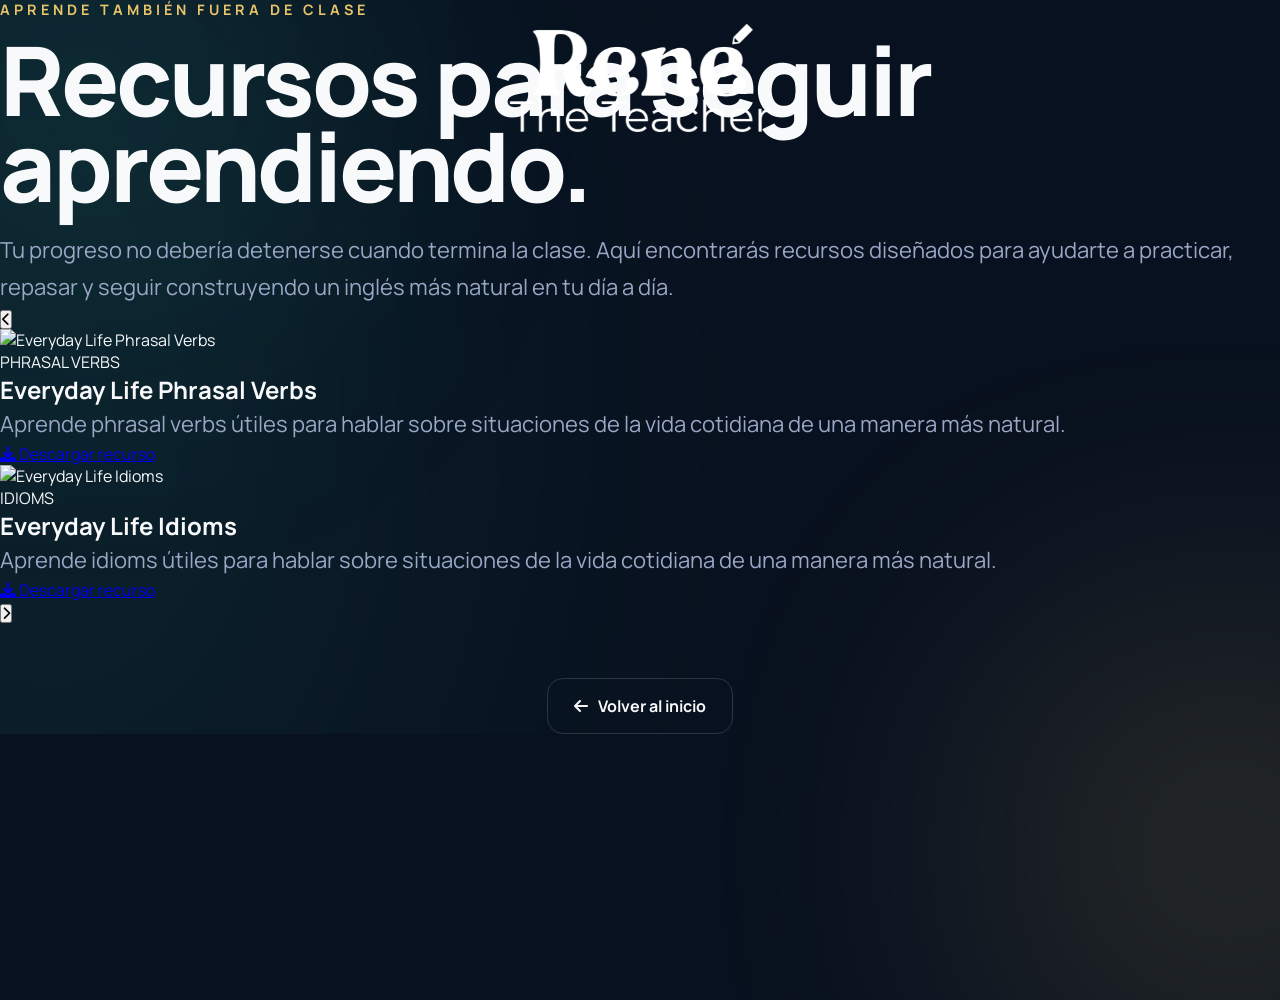
==== resources.html @ 3e9ec1a1 "Add files via upload" ====
<!DOCTYPE html>
<html lang="es">

<head>

    <meta charset="UTF-8">

    <meta name="viewport" content="width=device-width, initial-scale=1.0">

    <title>Recursos didácticos | Rene The Teacher</title>

    <link rel="preconnect" href="https://fonts.googleapis.com">

    <link rel="preconnect"
          href="https://fonts.gstatic.com"
          crossorigin>

    <link href="https://fonts.googleapis.com/css2?family=Manrope:wght@400;600;700;800&display=swap"
          rel="stylesheet">

    <link rel="stylesheet"
          href="https://cdnjs.cloudflare.com/ajax/libs/font-awesome/6.7.2/css/all.min.css">

    <link rel="stylesheet"
          href="css/style.css">

</head>


<body>


<div class="bg one"></div>

<div class="bg two"></div>


<!-- =========================
     HEADER
========================= -->

<header class="resources-header">

    <div class="logo">

        <img
            src="assets/logo.png"
            alt="Rene The Teacher">

    </div>

</header>


<!-- =========================
     RESOURCES PAGE
========================= -->

<main class="resources-page">

    <div class="resources-layout">

        <!-- =========================
             LEFT: PAGE INTRODUCTION
        ========================= -->

        <section class="resources-heading">

            <div class="eyebrow">
                APRENDE TAMBIÉN FUERA DE CLASE
            </div>

            <h1>
                Recursos para
                <span>seguir aprendiendo.</span>
            </h1>

            <p>
                Tu progreso no debería detenerse cuando termina la clase.
                Aquí encontrarás recursos diseñados para ayudarte a practicar,
                repasar y seguir construyendo un inglés más natural en tu día a día.
            </p>

        </section>


        <!-- =========================
             RIGHT: RESOURCE CAROUSEL
        ========================= -->

        <section class="resources-carousel">

            <button class="resource-carousel-arrow resource-prev"
                aria-label="Recurso anterior">

                <i class="fa-solid fa-chevron-left"></i>

            </button>


            <div class="resource-carousel-window">

                <div class="resource-carousel-track">


                    <!-- RESOURCE 1 -->

                    <article class="resource-slide">

                        <div class="resource-cover">

                            <img
                                src="assets/everyday-life-phrasal-verbs.png"
                                alt="Everyday Life Phrasal Verbs">

                        </div>


                        <div class="resource-content">

                            <div class="resource-category">
                                PHRASAL VERBS
                            </div>


                            <h2>
                                Everyday Life
                                <span>Phrasal Verbs</span>
                            </h2>


                            <p>
                                Aprende phrasal verbs útiles para hablar
                                sobre situaciones de la vida cotidiana
                                de una manera más natural.
                            </p>


                            <a
                                href="https://pub-fb15892a5a2546efbed005bebf51cc86.r2.dev/Resources/Everyday_Life_Phrasal_Verbs.pdf"
                                class="resource-button"
                                target="_blank"
                                download>

                                <i class="fa-solid fa-download"></i>

                                Descargar recurso

                            </a>

                        </div>

                    </article>


                    <!-- RESOURCE 2 -->

                    <article class="resource-slide">

                        <div class="resource-cover">

                            <img
                                src="assets/everyday-life-idioms.png"
                                alt="Everyday Life Idioms">

                        </div>


                        <div class="resource-content">

                            <div class="resource-category">
                                IDIOMS
                            </div>


                            <h2>
                                Everyday Life
                                <span>Idioms</span>
                            </h2>


                            <p>
                                Aprende idioms útiles para hablar
                                sobre situaciones de la vida cotidiana
                                de una manera más natural.
                            </p>


                            <a
                                href="https://pub-fb15892a5a2546efbed005bebf51cc86.r2.dev/Resources/Everyday_Life_Idioms.pdf"
                                class="resource-button"
                                target="_blank"
                                download>

                                <i class="fa-solid fa-download"></i>

                                Descargar recurso

                            </a>

                        </div>

                    </article>


                </div>

            </div>


            <button
                class="resource-carousel-arrow resource-next"
                aria-label="Siguiente recurso">

                <i class="fa-solid fa-chevron-right"></i>

            </button>

        </section>

    </div>


    <!-- =========================
         INDICATORS
    ========================= -->

    <div class="resource-carousel-indicators">

        <span class="resource-dot active"></span>

        <span class="resource-dot"></span>

    </div>


    <!-- =========================
         BACK HOME
    ========================= -->

    <a
        href="index.html"
        class="back-home-button">

        <i class="fa-solid fa-arrow-left"></i>

        Volver al inicio

    </a>


</main>

<script src="js/script.js"></script>


</body>

</html>
---- css/style.css ----
:root {
    --bg: #08111F;
    --text: #F8F9FA;
    --muted: #9AA7C5;
    --gold: #E9C46A;
    --green: #2A9D8F;
    --card: rgba(255,255,255,.06);
}

* {
    margin: 0;
    padding: 0;
    box-sizing: border-box;
}

html,
body {
    overflow-x: hidden;
}

body {
    position: relative;

    font-family: Manrope, sans-serif;

    background: var(--bg);
    color: var(--text);
}


/* =========================
   CONTINUOUS BACKGROUND GLOW
========================= */

body::before {
    content: "";

    position: absolute;
    z-index: -2;

    width: 700px;
    height: 1200px;

    background: var(--green);

    border-radius: 50%;

    filter: blur(180px);

    opacity: .12;

    left: -300px;
    top: -200px;

    pointer-events: none;
}


/* =========================
   BACKGROUND
========================= */

.bg {
    position: fixed;

    border-radius: 50%;

    filter: blur(140px);

    opacity: .18;

    z-index: -1;
}

.one {
    width: 420px;
    height: 420px;

    background: var(--green);

    left: -120px;
    top: -120px;
}

.two {
    width: 460px;
    height: 460px;

    background: var(--gold);

    right: -180px;
    bottom: -180px;
}


/* =========================
   HEADER
========================= */

header {
    display: flex;

    justify-content: center;
    align-items: center;

    padding: 30px 0 10px;
}

.logo img {
    width: 260px;
    height: auto;

    display: block;
}


/* =========================
   HERO
========================= */

.hero {
    width: min(1400px, 92%);

    margin: 0 auto;

    display: grid;

    grid-template-columns: 1fr 1fr;

    align-items: center;

    gap: 50px;
}

.left {
    max-width: 620px;
}

.badge {
    display: inline-flex;

    align-items: center;

    gap: 10px;

    padding: 10px 18px;

    background: var(--card);

    border-radius: 999px;

    margin-bottom: 28px;
}

.badge span {
    width: 10px;
    height: 10px;

    border-radius: 50%;

    background: #2ecc71;
}

h1 {
    margin-bottom: 22px;

    font-size: clamp(4rem, 8vw, 6rem);

    line-height: .9;

    letter-spacing: -3px;

    font-weight: 800;
}

.eyebrow {
    margin-bottom: 18px;

    color: var(--gold);

    text-transform: uppercase;

    letter-spacing: 4px;

    font-size: .9rem;

    font-weight: 700;
}

p {
    color: var(--muted);

    font-size: 22px;

    line-height: 1.7;
}

.left p:last-of-type {
    margin-bottom: 40px;
}


/* =========================
   BUTTON
========================= */

.buttons {
    display: flex;

    margin-bottom: 36px;
}

.primary {
    position: relative;

    overflow: hidden;

    display: inline-flex;

    align-items: center;
    justify-content: center;

    gap: 10px;

    padding: 18px 30px;

    background: var(--gold);

    color: var(--bg);

    border-radius: 18px;

    font-weight: 700;

    text-decoration: none;

    transition: .3s;
}

.primary::before {
    content: "";

    position: absolute;

    width: 120px;
    height: 120px;

    background: rgba(255,255,255,.45);

    border-radius: 50%;

    filter: blur(35px);

    transform: translate(-50%, -50%);

    left: var(--mouse-x);
    top: var(--mouse-y);

    pointer-events: none;

    opacity: 0;

    transition: opacity .3s ease;
}

.primary:hover::before {
    opacity: 1;
}

.primary:hover {
    transform: translateY(-3px);
}

.primary i {
    position: relative;

    z-index: 2;

    font-size: 1.2rem;
}


/* =========================
   SOCIALS
========================= */

.socials {
    display: flex;

    gap: 18px;

    margin-bottom: 40px;
}

.social {
    position: relative;

    overflow: hidden;

    width: 56px;
    height: 56px;

    display: flex;

    justify-content: center;
    align-items: center;

    border-radius: 18px;

    text-decoration: none;

    color: white;

    font-size: 22px;

    background: rgba(255,255,255,.06);

    border: 1px solid rgba(255,255,255,.08);

    backdrop-filter: blur(16px);

    transition: .3s;
}

.social::before {
    content: "";

    position: absolute;

    width: 80px;
    height: 80px;

    background: rgba(233,196,106,.45);

    border-radius: 50%;

    filter: blur(25px);

    transform: translate(-50%, -50%);

    left: var(--mouse-x);
    top: var(--mouse-y);

    pointer-events: none;

    opacity: 0;

    transition: opacity .3s ease;
}

.social:hover::before {
    opacity: 1;
}

.social i {
    position: relative;

    z-index: 2;
}

.social:hover {
    transform: translateY(-6px);

    color: var(--gold);

    border-color: rgba(233,196,106,.35);
}


/* =========================
   PROFILE IMAGE
========================= */

.right {
    position: relative;

    display: flex;

    justify-content: center;
    align-items: flex-end;
}

.right::before {
    content: "";

    position: absolute;

    width: 500px;
    height: 500px;

    background: var(--green);

    border-radius: 50%;

    filter: blur(130px);

    opacity: .2;
}

.right img {
    position: relative;

    z-index: 2;

    display: block;

    width: 760px;

    max-width: 100%;

    filter: drop-shadow(0 50px 80px rgba(0,0,0,.45));
}


/* =========================
   WHY SECTION
========================= */

.why-section {
    position: relative;

    overflow: hidden;

    padding: 150px 7%;

    background: transparent;
}

.section-heading {
    max-width: 650px;

    margin-bottom: 70px;
}

.section-heading h2 {
    margin: 20px 0 28px;

    font-size: clamp(3rem, 6vw, 5.5rem);

    line-height: .95;

    letter-spacing: -3px;
}

.section-heading h2 span {
    color: var(--gold);
}

.section-intro {
    max-width: 550px;

    color: var(--muted);

    font-size: 20px;

    line-height: 1.7;
}

.benefits-grid {
    display: grid;

    grid-template-columns: repeat(3, 1fr);

    gap: 22px;

    max-width: 1500px;

    margin: 0 auto;
}
.benefit-card {
    min-width: 0;

    min-height: 300px;

    padding: 38px;

    background: rgba(255,255,255,.045);

    border: 1px solid rgba(255,255,255,.08);

    border-radius: 28px;

    backdrop-filter: blur(20px);

    transition: .35s;
}
.benefit-card:hover {
    transform: translateY(-8px);

    background: rgba(255,255,255,.07);

    border-color: rgba(233,196,106,.3);
}

.benefit-icon {
    width: 58px;
    height: 58px;

    display: flex;

    align-items: center;
    justify-content: center;

    margin-bottom: 35px;

    border-radius: 18px;

    background: rgba(233,196,106,.12);

    color: var(--gold);

    font-size: 22px;
}

.benefit-card h3 {
    margin-bottom: 16px;

    font-size: 24px;

    line-height: 1.2;
}

.benefit-card p {
    color: var(--muted);

    font-size: 16px;

    line-height: 1.7;
}


/* =========================
   TESTIMONIALS SECTION
========================= */

.testimonials-section {
    position: relative;

    overflow: hidden;

    padding: 150px 7%;

    background: transparent;
}

.testimonials-heading {
    margin-bottom: 70px;
}


/* =========================
   TESTIMONIAL CAROUSEL
========================= */

.testimonial-carousel {
    position: relative;

    width: 100%;
    max-width: 1400px;

    margin: 0 auto;

    overflow: hidden;
}

.testimonial-track {
    display: flex;

    align-items: flex-start;

    gap: 24px;

    transition: transform .5s ease;

    cursor: grab;
}

.testimonial-track:active {
    cursor: grabbing;
}


/* =========================
   CAROUSEL CARD
========================= */

.carousel-card {
    flex: 0 0 520px;

    overflow: hidden;

    background: rgba(255,255,255,.045);

    border: 1px solid rgba(255,255,255,.08);

    border-radius: 32px;

    backdrop-filter: blur(20px);

    transition:
        transform .5s ease,
        opacity .5s ease;
}

.carousel-card:not(.active) {
    opacity: .55;

    transform: scale(.88);
}

.carousel-card.active {
    opacity: 1;

    transform: scale(1);
}


/* =========================
   TESTIMONIAL VIDEO
========================= */

.carousel-card .testimonial-video {
    width: 100%;

    height: auto;

    aspect-ratio: 1 / 1;

    overflow: hidden;

    background: #000;
}

.carousel-card .testimonial-video video {
    display: block;

    width: 100%;
    height: 100%;

    object-fit: cover;
}


/* =========================
   TESTIMONIAL CONTENT
========================= */

.carousel-card .testimonial-content {
    padding: 28px;
}

.testimonial-quote {
    margin-bottom: 24px;

    color: var(--text);

    font-size: 21px;

    line-height: 1.5;
}

.testimonial-student {
    color: var(--gold);

    font-size: 18px;

    font-weight: 700;
}

.testimonial-label {
    margin-top: 5px;

    color: var(--muted);

    font-size: 14px;
}


/* =========================
   ARROWS
========================= */

.carousel-arrow {
    position: absolute;

    top: 50%;

    transform: translateY(-50%);

    z-index: 5;

    width: 52px;
    height: 52px;

    display: flex;

    align-items: center;
    justify-content: center;

    border: 1px solid rgba(255,255,255,.15);

    border-radius: 50%;

    background: rgba(8,17,31,.8);

    color: white;

    font-size: 18px;

    cursor: pointer;

    transition: .3s;
}

.carousel-arrow:hover {
    color: var(--gold);

    border-color: var(--gold);
}

.carousel-prev {
    left: 20px;
}

.carousel-next {
    right: 20px;
}


/* =========================
   INDICATORS
========================= */

.carousel-indicators {
    display: flex;

    justify-content: center;

    gap: 8px;

    margin-top: 28px;
}

.carousel-dot {
    width: 8px;
    height: 8px;

    border-radius: 50%;

    background: rgba(255,255,255,.3);

    transition: .3s;
}

.carousel-dot.active {
    width: 24px;

    border-radius: 999px;

    background: var(--gold);
}


/* =========================
   TESTIMONIALS BUTTON
========================= */

.testimonials-button {
    display: flex;

    align-items: center;
    justify-content: center;

    gap: 10px;

    width: fit-content;

    margin: 40px auto 0;

    padding: 16px 26px;

    border: 1px solid rgba(255,255,255,.15);

    border-radius: 16px;

    color: var(--text);

    text-decoration: none;

    font-weight: 700;

    transition: .3s;
}

.testimonials-button:hover {
    transform: translateY(-3px);

    color: var(--gold);

    border-color: rgba(233,196,106,.4);
}


/* =========================
   PLANS SECTION
========================= */

.plans-section {
    position: relative;

    overflow: hidden;

    padding: 150px 7%;

    background: transparent;
}

.plans-heading {
    margin-bottom: 70px;
}


/* =========================
   PLANS GRID
========================= */

.plans-grid {
    display: grid;

    grid-template-columns: repeat(2, 1fr);

    gap: 24px;

    max-width: 1100px;

    margin: 0 auto;
}


/* =========================
   PLAN CARD
========================= */

.plan-card {
    position: relative;

    display: flex;

    flex-direction: column;

    align-items: center;

    min-height: 430px;

    padding: 45px 35px;

    text-align: center;

    background: rgba(255,255,255,.045);

    border: 1px solid rgba(255,255,255,.08);

    border-radius: 32px;

    backdrop-filter: blur(20px);

    transition: .35s;
}

.plan-card:hover {
    transform: translateY(-8px);

    background: rgba(255,255,255,.07);

    border-color: rgba(233,196,106,.35);
}


/* =========================
   PLAN TEXT
========================= */

.plan-card h3 {
    margin-bottom: 6px;

    font-size: 36px;

    letter-spacing: -1px;
}

.plan-sessions {
    margin-bottom: 28px;

    color: var(--muted);

    font-size: 20px;
}

.plan-description {
    max-width: 330px;

    margin-bottom: 28px;

    color: var(--muted);

    font-size: 18px;

    line-height: 1.6;
}

.plan-price {
    margin-top: auto;

    margin-bottom: 30px;

    color: var(--gold);

    font-size: 42px;

    font-weight: 700;
}


/* =========================
   PLAN BUTTON
========================= */

.plan-button {
    position: relative;

    overflow: hidden;

    display: inline-flex;

    align-items: center;
    justify-content: center;

    width: 100%;

    padding: 16px 24px;

    background: var(--gold);

    color: var(--bg);

    border-radius: 16px;

    font-weight: 700;

    text-decoration: none;

    transition: .3s;
}

.plan-button:hover {
    transform: translateY(-3px);
}


/* =========================
   RECOMMENDED PLAN
========================= */

.recommended {
    border-color: rgba(233,196,106,.35);

    background:
        linear-gradient(
            145deg,
            rgba(233,196,106,.10),
            rgba(255,255,255,.045)
        );
}

.recommended-badge {
    display: inline-flex;

    align-items: center;

    gap: 8px;

    margin-top: -4px;

    margin-bottom: 22px;

    color: var(--gold);

    font-size: 14px;

    font-weight: 700;
}

.recommended-badge i {
    font-size: 16px;
}


/* =========================
   PAYMENT METHODS
========================= */

.payment-section {
    max-width: 900px;

    margin: 120px auto 0;

    padding-top: 70px;

    text-align: center;

    border-top: 1px solid rgba(255,255,255,.10);
}

.payment-section h3 {
    margin-bottom: 12px;

    font-size: 30px;
}

.payment-section p {
    margin-bottom: 35px;

    font-size: 18px;
}

.payment-methods {
    display: flex;

    justify-content: center;
    align-items: center;

    gap: 18px;

    flex-wrap: wrap;
}

.payment-method {
    min-width: 150px;
    min-height: 70px;

    display: flex;

    flex-direction: column;

    align-items: center;
    justify-content: center;

    gap: 4px;

    padding: 15px 25px;

    background: rgba(255,255,255,.05);

    border: 1px solid rgba(255,255,255,.08);

    border-radius: 18px;

    color: var(--text);
}

.payment-method strong {
    color: var(--gold);
}

.payment-method span {
    color: var(--gold);

    font-size: 13px;
}

.payment-method:first-child strong {
    font-size: 24px;
}

.payment-method i {
    color: var(--gold);

    font-size: 48px;
}


/* =========================
   SECTION FADE
========================= */

.why-section,
.plans-section,
.testimonials-section {
    transition: opacity .15s linear;

    will-change: opacity;
}

.hero,
.why-section,
.plans-section,
.testimonials-section {
    will-change: opacity;
}


/* =========================
   MOBILE
========================= */

@media (max-width: 900px) {

    header {
        padding: 25px 0;
    }

    .logo img {
        width: 260px;
    }

    .hero {
        width: 100%;

        padding: 0;

        display: grid;

        grid-template-columns: 1fr;

        gap: 0;

        text-align: center;
    }

    .right {
        order: -1;

        height: auto;

        overflow: hidden;

        display: flex;

        justify-content: center;
        align-items: center;
    }

    .right::before {
        width: 300px;
        height: 300px;

        filter: blur(100px);
    }

    .right img {
        width: 100%;

        max-width: 420px;

        height: 420px;

        object-fit: contain;
    }

    .left {
        width: 100%;

        max-width: 620px;

        padding: 0 8%;

        z-index: 2;

        transition: transform .08s linear;

        will-change: transform;
    }

    .badge {
        margin-bottom: 24px;

        font-size: 14px;
    }

    h1 {
        font-size: 68px;

        line-height: .9;
    }

    .eyebrow {
        font-size: .75rem;

        letter-spacing: 3px;
    }

    p {
        margin-left: auto;
        margin-right: auto;

        font-size: 20px;

        line-height: 1.6;
    }

    .left p:last-of-type {
        margin-bottom: 32px;
    }

    .buttons {
        justify-content: center;

        margin-bottom: 15px;
    }

    .socials {
        justify-content: center;

        margin-bottom: 0;
    }

    .why-section,
    .plans-section,
    .testimonials-section {
        padding-top: 30px;

        padding-bottom: 30px;
    }

    .section-heading {
        width: 100%;

        max-width: 380px;

        margin-left: auto;
        margin-right: auto; margin-bottom: 45px;

        text-align: center;
    }

    .section-heading h2 {
        font-size: clamp(3rem, 12vw, 4.5rem);

        letter-spacing: -2px;
    }

    .section-intro {
        font-size: 18px;
    }

    .benefits-grid {
        display: flex;

        width: 100%;

        overflow-x: auto;

        gap: 18px;

        padding: 20px 9% 30px;

        scroll-snap-type: x mandatory;

        scroll-behavior: smooth;

        -webkit-overflow-scrolling: touch;

        scrollbar-width: none;
    }

    .benefits-grid::-webkit-scrollbar {
        display: none;
    }

    .benefit-card {
        flex: 0 0 82%;

        min-width: 0;

        min-height: 300px;

        overflow: hidden;

        padding: 32px 26px;

        text-align: center;

        scroll-snap-align: center;
    }

    .benefit-icon {
        margin-left: auto;
        margin-right: auto;
    }

    .benefit-card h3 {
        font-size: 21px;

        line-height: 1.2;

        overflow-wrap: break-word;
    }

    .benefit-card p {
        max-width: 100%;

        font-size: 16px;

        overflow-wrap: break-word;

        word-wrap: break-word;
    }


    /* =========================
       MOBILE TESTIMONIALS
    ========================= */

    .carousel-card {
        flex: 0 0 82vw;

        max-width: 360px;
    }

    .carousel-card .testimonial-video {
        aspect-ratio: 1 / 1;
    }

    .carousel-card .testimonial-content {
        padding: 24px 20px;
    }

    .carousel-card .testimonial-quote {
        font-size: 18px;

        line-height: 1.5;

        overflow-wrap: break-word;
    }

    .carousel-prev {
        left: 8px;
    }

    .carousel-next {
        right: 8px;
    }


    /* =========================
       MOBILE PLANS
    ========================= */

    .plans-section {
        padding-left: 0;

        padding-right: 0;
    }

    .plans-heading {
        width: 84%;

        max-width: 380px;

        margin-left: auto;
        margin-right: auto;

        text-align: center;
    }

    .plans-grid {
        display: flex;

        width: 100%;

        overflow-x: auto;

        gap: 18px;

        padding: 20px 9% 30px;

        scroll-snap-type: x mandatory;

        scroll-behavior: smooth;

        -webkit-overflow-scrolling: touch;

        scrollbar-width: none;
    }

    .plans-grid::-webkit-scrollbar {
        display: none;
    }

    .plan-card {
        flex: 0 0 82%;

        min-height: 420px;

        padding: 40px 28px;

        scroll-snap-align: center;
    }

    .plan-card h3 {
        font-size: 30px;
    }

    .plan-price {
        font-size: 38px;
    }

    .payment-section {
        width: 84%;

        margin: 70px auto 0;
    }

    .payment-methods {
        gap: 12px;
    }

    .payment-method {
        min-width: 130px;
    }

}
/* =========================
   TESTIMONIALS PAGE
========================= */

.testimonials-header {
    position: relative;

    display: flex;

    justify-content: center;
    align-items: center;

    padding: 30px 8% 10px;
}

.testimonials-header .logo img {
    width: 260px;
}


/* =========================
   PAGE CONTENT
========================= */

.all-testimonials {
    width: min(1200px, 92%);

    margin: 0 auto;

    padding: 80px 0 100px;
}

.testimonials-page-heading {
    max-width: 800px;

    margin: 0 auto 60px;

    text-align: center;
}

.testimonials-page-heading h1 {
    margin: 20px 0 28px;

    font-size: clamp(3.5rem, 7vw, 6rem);

    line-height: .95;

    letter-spacing: -3px;
}

.testimonials-page-heading h1 span {
    color: var(--gold);
}


/* =========================
   TESTIMONIAL GRID
========================= */

.all-testimonials-grid {
    display: grid;

    grid-template-columns: repeat(3, minmax(0, 1fr));

    gap: 30px;
}


/* =========================
   TESTIMONIAL CARD
========================= */

.full-testimonial-card {
    overflow: hidden;

    background: rgba(255,255,255,.045);

    border: 1px solid rgba(255,255,255,.08);

    border-radius: 32px;

    backdrop-filter: blur(20px);

    transition: .35s;
}

.full-testimonial-card:hover {
    transform: translateY(-8px);

    background: rgba(255,255,255,.07);

    border-color: rgba(233,196,106,.35);
}


/* =========================
   FULL TESTIMONIAL VIDEO
========================= */

.full-testimonial-video {
    width: 100%;
    overflow: hidden;
    background: #000;
}

.full-testimonial-video video {
    display: block;
    width: 100%;
    height: auto;
}

/* =========================
   STUDENT INFORMATION
========================= */

.full-testimonial-content {
    display: flex;

    align-items: center;
    justify-content: space-between;

    gap: 20px;

    padding: 28px 32px;
}

.full-testimonial-content h2 {
    margin: 0;

    font-size: 26px;
}

.full-testimonial-content p {
    margin: 0;

    color: var(--gold);

    font-size: 16px;
}


/* =========================
   BACK BUTTON
========================= */

.back-home-button {
    display: flex;

    align-items: center;
    justify-content: center;

    gap: 10px;

    width: fit-content;

    margin: 55px auto 0;

    padding: 16px 26px;

    border: 1px solid rgba(255,255,255,.15);

    border-radius: 16px;

    color: var(--text);

    text-decoration: none;

    font-weight: 700;

    transition: .3s;
}

.back-home-button:hover {
    transform: translateY(-3px);

    color: var(--gold);

    border-color: rgba(233,196,106,.4);
}


/* =========================
   MOBILE
========================= */

@media (max-width: 900px) {

    .testimonials-header {
        padding-top: 25px;
    }

    .testimonials-header .logo img {
        width: 240px;
    }

    .all-testimonials {
        width: 84%;

        padding-top: 55px;
        padding-bottom: 70px;
    }

    .testimonials-page-heading {
        max-width: 380px;

        margin-bottom: 45px;
    }

    .testimonials-page-heading h1 {
        font-size: 58px;

        line-height: .92;

        letter-spacing: -2px;
    }

    .testimonials-page-heading .section-intro {
        font-size: 18px;
    }

    .all-testimonials-grid {
        width: 100%;
    }

    .full-testimonial-card {
        border-radius: 28px;
    }
.full-testimonial-video {
    width: 100%;
    aspect-ratio: 9 / 16;
    overflow: hidden;
    background: #000;
}

.full-testimonial-video video {
    width: 100%;
    height: 100%;
    object-fit: contain;
}

.full-testimonials-grid {
    display: grid;

    grid-template-columns: repeat(3, 1fr);

    gap: 28px;

    max-width: 1200px;

    margin: 0 auto;
}

    .full-testimonial-content {
        display: block;

        padding: 24px;
    }

    .full-testimonial-content h2 {
        margin-bottom: 6px;

        font-size: 23px;
    }

    .full-testimonial-content p {
        font-size: 15px;
    }

}
.testimonials-page-heading .section-intro {
    max-width: 600px;

    margin-left: auto;
    margin-right: auto;

    text-align: center;
}
/* =========================
   STICKY SHRINKING HEADER
========================= */

header {
    position: fixed;

    top: 0;
    left: 0;

    z-index: 1000;

    width: 100%;

    padding: 24px 0;

    transition:
        padding .45s ease,
        box-shadow .45s ease;
}

header .logo img {
    width: 260px;

    transition:
        width .45s ease,
        transform .45s ease;
}


/* =========================
   LIQUID GLASS AFTER SCROLL
========================= */

header.scrolled {
    isolation: isolate;

    padding: 10px 0;

    background: transparent;

    box-shadow:
        inset 0 1px 0 rgba(255,255,255,.14),
        inset 0 -1px 0 rgba(255,255,255,.025);
}


/* =========================
   GLASS + REFRACTION
========================= */

header.scrolled::before {
    content: "";

    position: absolute;

    z-index: -1;

    top: 0;
    left: 0;

    width: 100%;
    height: 175px;

    background:
        linear-gradient(
            to bottom,
            rgba(255,255,255,.075) 0%,
            rgba(255,255,255,.035) 28%,
            rgba(255,255,255,.012) 55%,
            transparent 100%
        );

    backdrop-filter:
        blur(18px)
        saturate(170%)
        contrast(108%);

    -webkit-backdrop-filter:
        blur(18px)
        saturate(170%)
        contrast(108%);

    pointer-events: none;

    mask-image: linear-gradient(
        to bottom,
        black 0%,
        black 30%,
        rgba(0,0,0,.85) 48%,
        rgba(0,0,0,.35) 72%,
        transparent 100%
    );

    -webkit-mask-image: linear-gradient(
        to bottom,
        black 0%,
        black 30%,
        rgba(0,0,0,.85) 48%,
        rgba(0,0,0,.35) 72%,
        transparent 100%
    );
}


/* =========================
   LIQUID LIGHT REFLECTION
========================= */

header.scrolled::after {
    content: "";

    position: absolute;

    z-index: -1;

    top: -25px;
    left: 50%;

    width: 420px;
    height: 120px;

    transform: translateX(-50%);

    background:
        radial-gradient(
            ellipse at 50% 0%,
            rgba(255,255,255,.16) 0%,
            rgba(255,255,255,.06) 22%,
            transparent 65%
        );

    filter: blur(18px);

    opacity: .65;

    pointer-events: none;

    mask-image: linear-gradient(
        to bottom,
        black,
        transparent
    );

    -webkit-mask-image: linear-gradient(
        to bottom,
        black,
        transparent
    );
}


/* =========================
   SHRUNK LOGO
========================= */

header.scrolled .logo img {
    width: 145px;
}


/* =========================
   MOBILE
========================= */

@media (max-width: 900px) {

    header {
        padding: 20px 0;
    }

    header .logo img {
        width: 230px;
    }

    header.scrolled {
        padding: 9px 0;
    }

    header.scrolled .logo img {
        width: 135px;
    }

}


/* =========================
   FIXED HEADER SPACING
========================= */

.hero {
    margin-top: 120px;
}
/* =========================
   VIDEO SOUND BUTTON
========================= */

.testimonial-video {
    position: relative;
}

.video-sound-button {
    position: absolute;

    right: 18px;
    bottom: 18px;

    z-index: 5;

    display: flex;
    align-items: center;
    justify-content: center;

    width: 44px;
    height: 44px;

    border: 1px solid rgba(255,255,255,.25);

    border-radius: 50%;

    background: rgba(8, 17, 31, .65);

    color: white;

    font-size: 16px;

    cursor: pointer;

    backdrop-filter: blur(10px);
    -webkit-backdrop-filter: blur(10px);

    transition: .3s;
}


.video-sound-button:hover {
    transform: scale(1.08);

    background: rgba(8, 17, 31, .85);
}
@media (max-width: 900px) {

    .all-testimonials-grid {
        grid-template-columns: 1fr;
    }

}
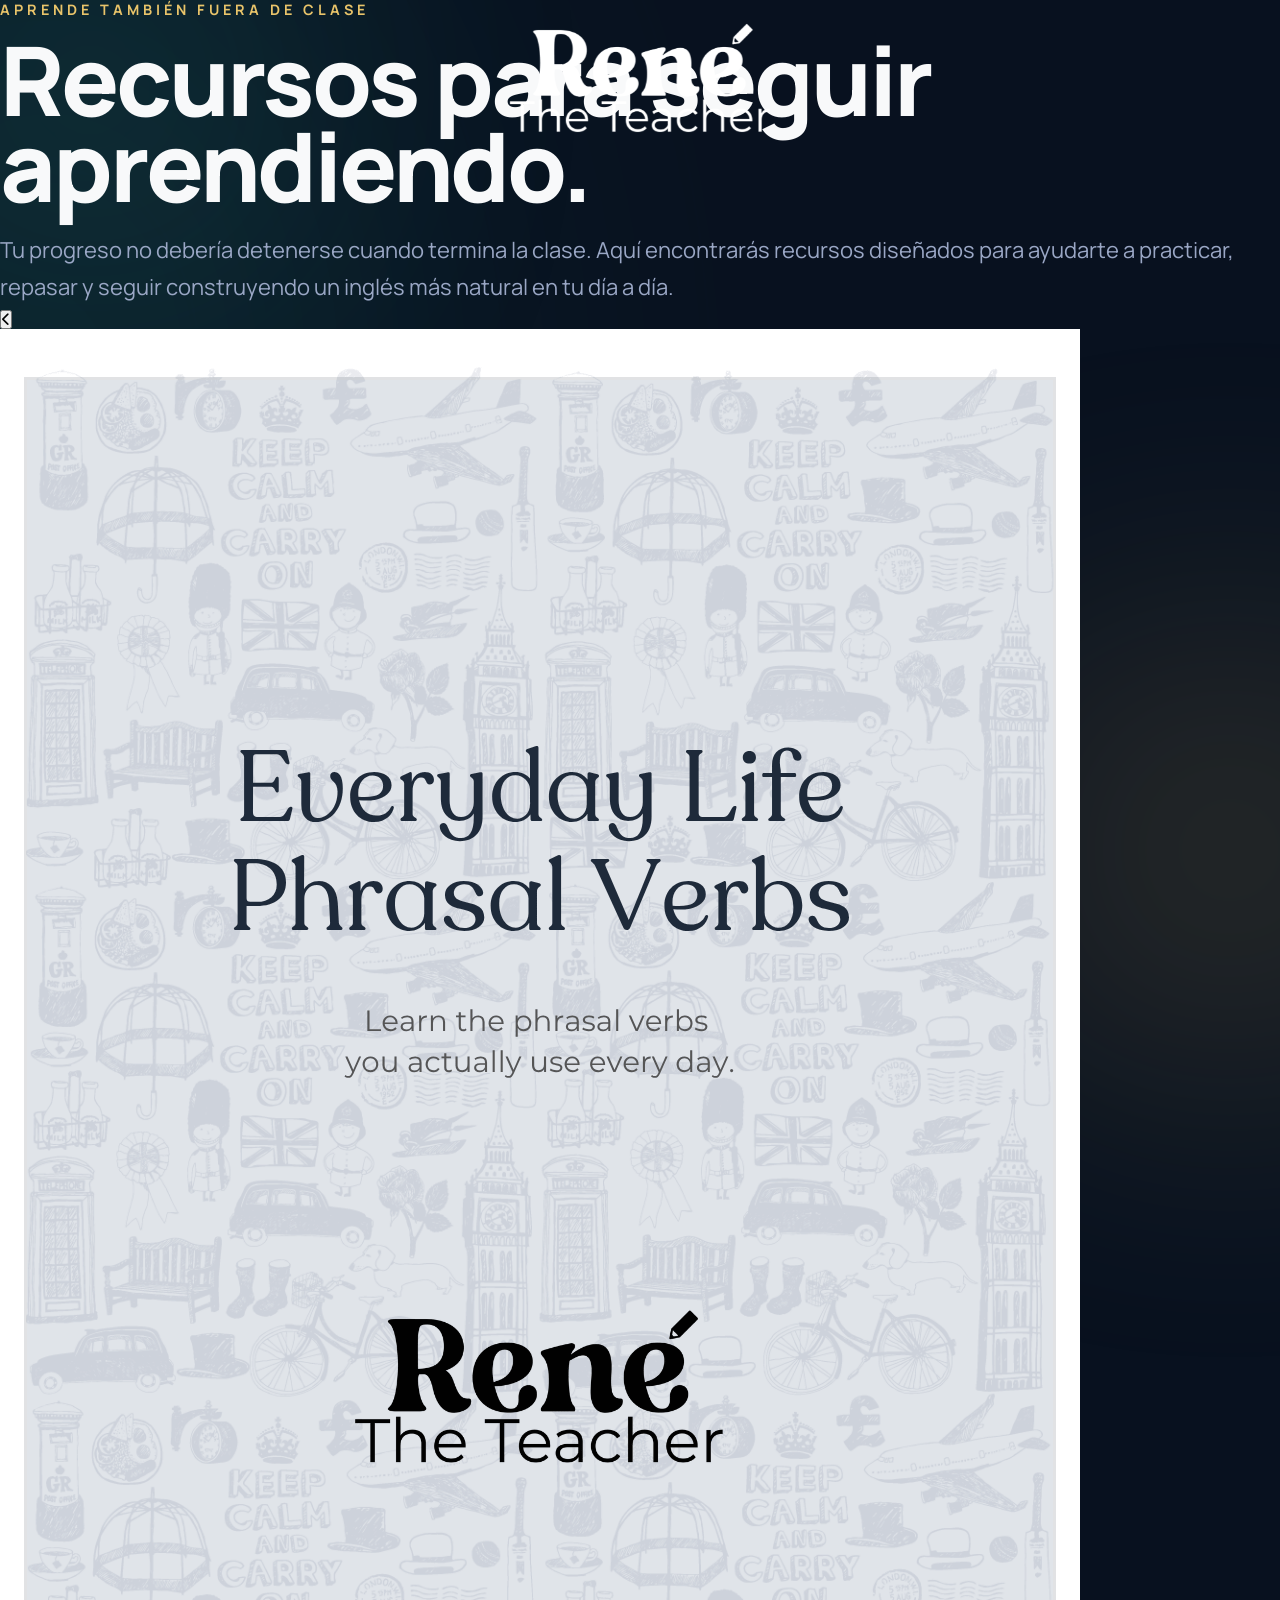
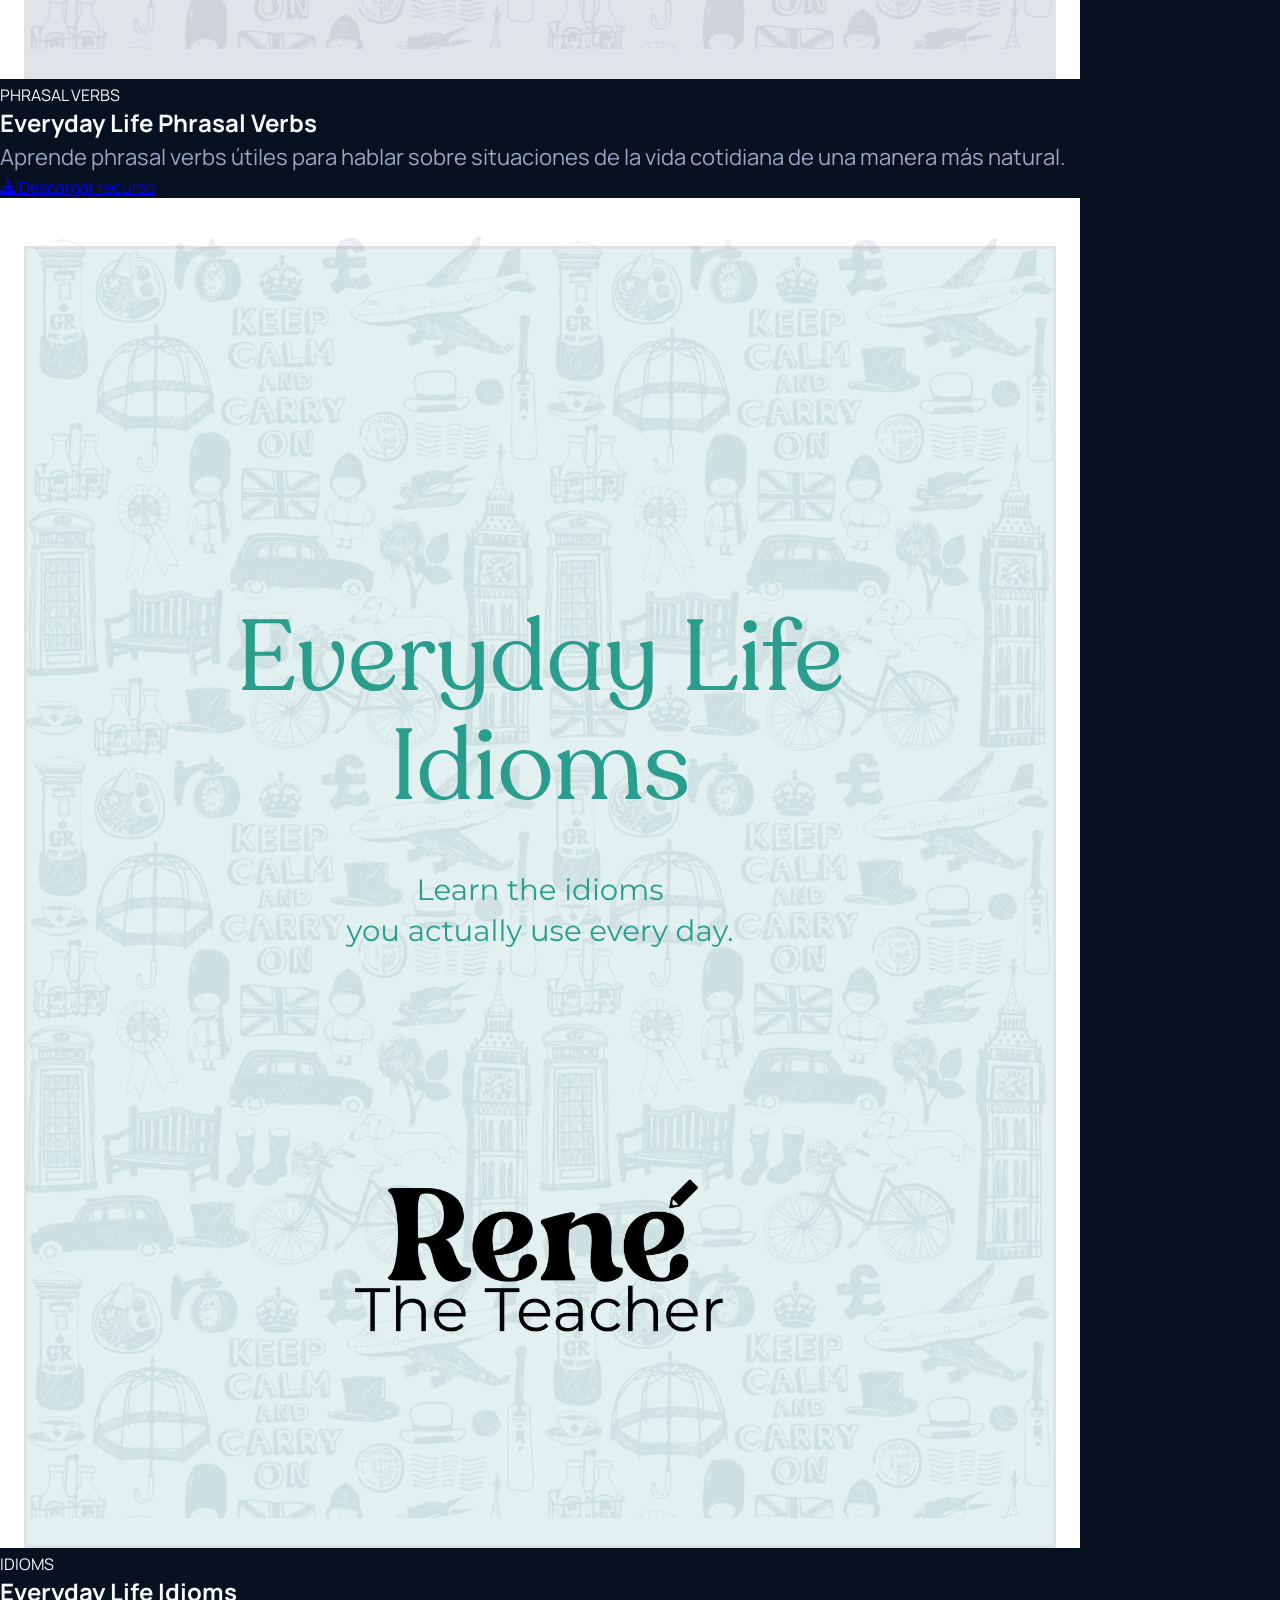
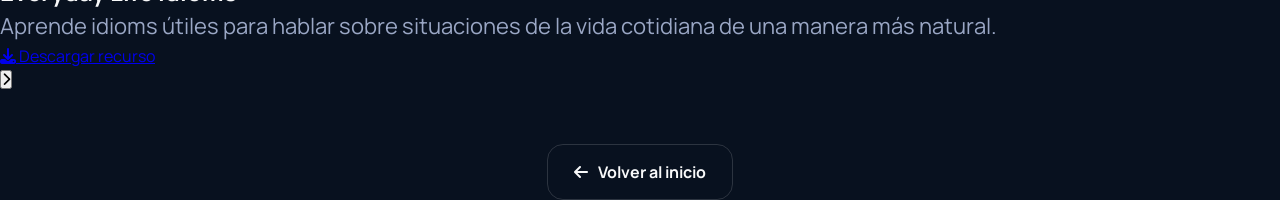
==== commit fac1a042: "Add files via upload" ====
--- a/resources.html
+++ b/resources.html
@@ -2,7 +2,19 @@
 <html lang="es">
 
 <head>
-
+<link rel="icon" type="image/png" href="assets/favicon.png">
+<link rel="icon" type="image/png" href="assets/favicon.png">
+
+<meta property="og:title" content="English Resources | Rene The Teacher">
+<meta property="og:description" content="Learn English with useful resources, expressions, phrasal verbs and more.">
+<meta property="og:image" content="https://renetheteacher.pages.dev/assets/share-image.jpg">
+<meta property="og:url" content="https://renetheteacher.pages.dev/resources.html">
+<meta property="og:type" content="website">
+
+<meta name="twitter:card" content="summary_large_image">
+<meta name="twitter:title" content="English Resources | Rene The Teacher">
+<meta name="twitter:description" content="Learn English with useful resources, expressions, phrasal verbs and more.">
+<meta name="twitter:image" content="https://renetheteacher.pages.dev/assets/share-image.jpg">
     <meta charset="UTF-8">
 
     <meta name="viewport" content="width=device-width, initial-scale=1.0">
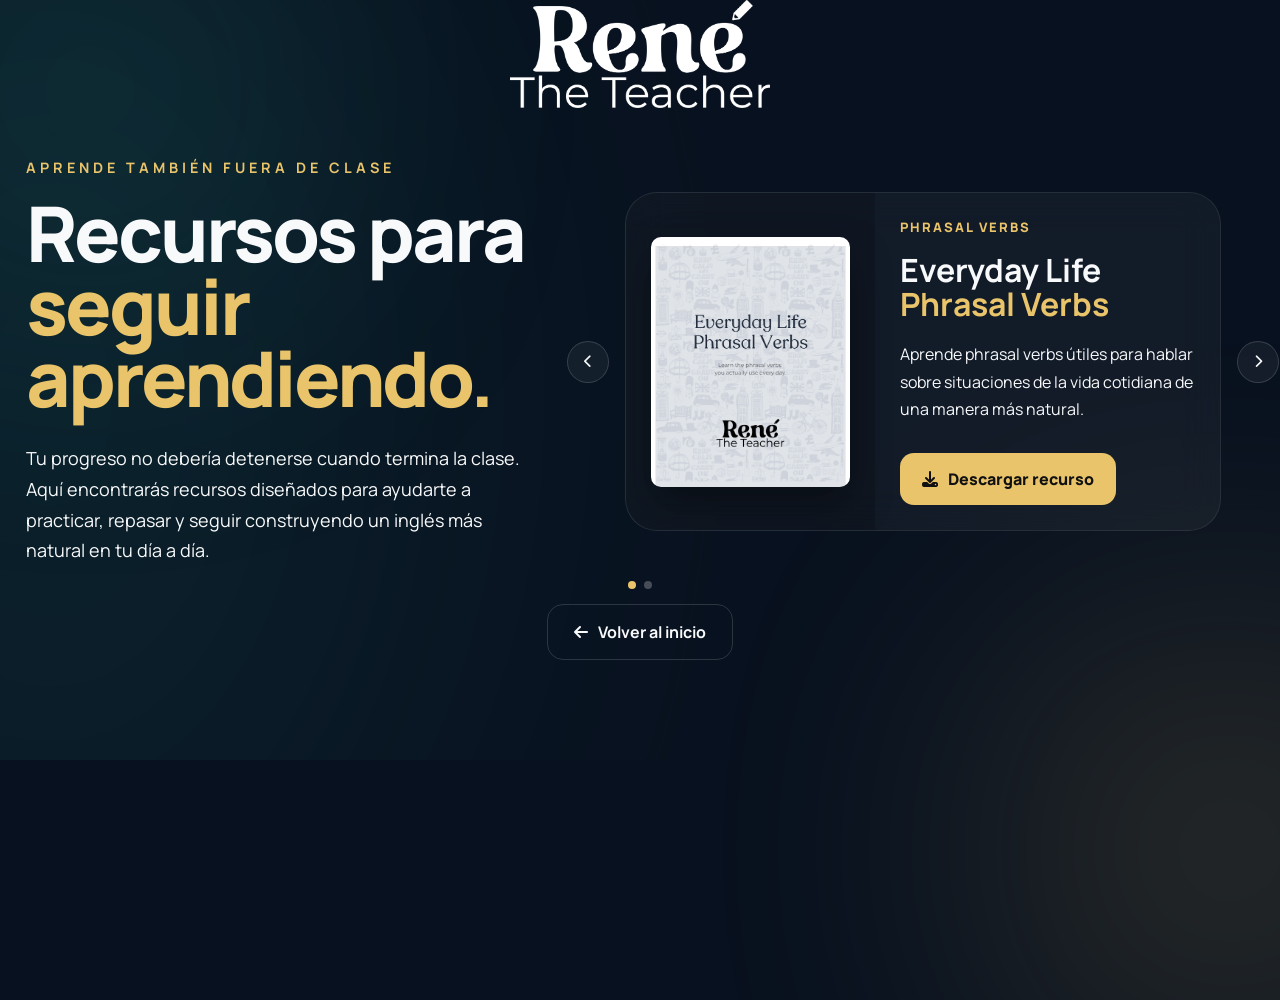
==== commit 95c57538: "resources.html" ====
--- a/resources.html
+++ b/resources.html
@@ -7,14 +7,14 @@
 
 <meta property="og:title" content="English Resources | Rene The Teacher">
 <meta property="og:description" content="Learn English with useful resources, expressions, phrasal verbs and more.">
-<meta property="og:image" content="https://renetheteacher.pages.dev/assets/share-image.jpg">
-<meta property="og:url" content="https://renetheteacher.pages.dev/resources.html">
+<meta property="og:image" content="https://renetheteacher.com/assets/share-image.jpg">
+<meta property="og:url" content="https://renetheteacher.com/resources.html">
 <meta property="og:type" content="website">
 
 <meta name="twitter:card" content="summary_large_image">
 <meta name="twitter:title" content="English Resources | Rene The Teacher">
 <meta name="twitter:description" content="Learn English with useful resources, expressions, phrasal verbs and more.">
-<meta name="twitter:image" content="https://renetheteacher.pages.dev/assets/share-image.jpg">
+<meta name="twitter:image" content="https://renetheteacher.com/assets/share-image.jpg">
     <meta charset="UTF-8">
 
     <meta name="viewport" content="width=device-width, initial-scale=1.0">
@@ -268,4 +268,4 @@
 
 </body>
 
-</html>+</html>
--- a/css/style.css
+++ b/css/style.css
@@ -1310,11 +1310,13 @@
     /* =========================
        MOBILE TESTIMONIALS
     ========================= */
-
+.testimonial-carousel {
+    overflow: visible;
+}
     .carousel-card {
-        flex: 0 0 82vw;
-
-        max-width: 360px;
+        flex: 0 0 75vw;
+
+        max-width: 300px;
     }
 
     .carousel-card .testimonial-video {
@@ -1333,15 +1335,12 @@
         overflow-wrap: break-word;
     }
 
-    .carousel-prev {
-        left: 8px;
-    }
-
-    .carousel-next {
-        right: 8px;
-    }
-
-
+/* Hide arrows on mobile */
+
+.carousel-prev,
+.carousel-next {
+    display: none;
+}
     /* =========================
        MOBILE PLANS
     ========================= */
@@ -1943,4 +1942,576 @@
         grid-template-columns: 1fr;
     }
 
+}
+/* =========================
+   DIDACTIC RESOURCES BUTTON
+========================= */
+
+.resources-button {
+    display: flex;
+
+    align-items: center;
+    justify-content: center;
+
+    gap: 12px;
+
+    width: fit-content;
+
+    margin: 55px auto 0;
+
+    padding: 16px 26px;
+
+    border: 1px solid rgba(255,255,255,.15);
+
+    border-radius: 16px;
+
+    color: var(--text);
+
+    text-decoration: none;
+
+    font-weight: 700;
+
+    transition: .3s;
+}
+
+.resources-button:hover {
+    transform: translateY(-3px);
+
+    color: var(--gold);
+
+    border-color: rgba(233,196,106,.4);
+}
+/* =========================
+   RESOURCES PAGE
+========================= */
+.resources-page {
+
+    width: min(1200px, 92%);
+
+    margin: 0 auto;
+
+    padding: 35px 0 0px;
+
+}
+.resources-header {
+    position: relative;
+
+    display: flex;
+
+    justify-content: center;
+
+    align-items: center;
+
+    padding: 0px 8% 0;
+}
+
+.resources-header .logo img {
+    width: 260px;
+}
+
+
+/* =========================
+   RESOURCES CONTENT
+========================= */
+
+.resources-page {
+    width: min(1400px, 96%);
+    margin: 0 auto;
+    padding: 50px 0 100px;
+}
+
+.resources-heading {
+    max-width: 800px;
+    margin: 0 auto 70px;
+    text-align: center;
+}
+
+.resources-heading h1 {
+    margin: 20px 0 28px;
+    font-size: clamp(3.5rem, 7vw, 6rem);
+    line-height: .95;
+    letter-spacing: -3px;
+}
+
+.resources-heading h1 span {
+    color: var(--gold);
+}
+
+.resources-heading p {
+    max-width: 650px;
+    margin: 0 auto;
+    color: var(--text-muted);
+    font-size: 18px;
+    line-height: 1.7;
+}
+
+
+/* =========================
+   RESOURCES LAYOUT
+========================= */
+
+.resources-layout {
+
+    display: grid;
+
+    grid-template-columns: 42% 58%;
+
+    align-items: center;
+
+    gap: 25px;
+
+}
+
+
+/* =========================
+   RESOURCES INTRO
+========================= */
+
+.resources-heading {
+
+    max-width: 600px;
+
+    margin: 0;
+
+    text-align: left;
+
+}
+
+.resources-heading h1 {
+
+    margin: 20px 0 28px;
+
+    font-size: clamp(3.5rem, 6vw, 5.5rem);
+
+    line-height: .95;
+
+    letter-spacing: -3px;
+
+}
+
+.resources-heading h1 span {
+
+    color: var(--gold);
+
+}
+
+.resources-heading p {
+
+    max-width: 520px;
+
+    margin: 0;
+
+    color: var(--text-muted);
+
+    font-size: 18px;
+
+    line-height: 1.7;
+
+}
+
+
+/* =========================
+   RESOURCE CAROUSEL
+========================= */
+
+.resources-carousel {
+
+    display: flex;
+
+    align-items: center;
+
+    gap: 16px;
+
+    min-width: 0;
+
+}
+
+
+.resource-carousel-window {
+
+    width: 100%;
+
+    overflow: hidden;
+
+}
+
+
+.resource-carousel-track {
+
+    display: flex;
+
+    transition: transform .5s ease;
+
+}
+
+
+.resource-slide {
+
+    flex: 0 0 100%;
+
+    display: grid;
+
+    grid-template-columns: 42% 58%;
+
+    overflow: hidden;
+
+    background: rgba(255,255,255,.045);
+
+    border: 1px solid rgba(255,255,255,.08);
+
+    border-radius: 32px;
+
+    backdrop-filter: blur(20px);
+
+}
+
+
+/* =========================
+   RESOURCE COVER
+========================= */
+
+.resource-cover {
+
+    display: flex;
+
+    align-items: center;
+
+    justify-content: center;
+
+    min-height: 300px;
+
+    padding: 25px;
+
+    background: rgba(0,0,0,.15);
+
+}
+
+.resource-cover img {
+
+    display: block;
+
+    width: 100%;
+
+    max-width: 250px;
+
+    height: auto;
+
+    border-radius: 10px;
+
+    box-shadow: 0 20px 40px rgba(0,0,0,.35);
+
+}
+
+
+/* =========================
+   RESOURCE CONTENT
+========================= */
+
+.resource-content {
+
+    display: flex;
+
+    flex-direction: column;
+
+    justify-content: center;
+
+    min-width: 0;
+
+    padding: 25px;
+
+}
+
+.resource-category {
+
+    margin-bottom: 18px;
+
+    color: var(--gold);
+
+    font-size: 13px;
+
+    font-weight: 800;
+
+    letter-spacing: 2px;
+
+}
+
+
+.resource-content h2 {
+
+    margin: 0 0 20px;
+
+    font-size: 32px;
+
+    line-height: 1.05;
+
+}
+
+
+.resource-content h2 span {
+
+    color: var(--gold);
+
+}
+
+
+.resource-content p {
+
+    margin: 0 0 30px;
+
+    color: var(--text-muted);
+
+    font-size: 16px;
+
+    line-height: 1.7;
+
+}
+
+
+/* =========================
+   RESOURCE BUTTON
+========================= */
+
+.resource-button {
+
+    display: inline-flex;
+
+    align-items: center;
+
+    justify-content: center;
+
+    gap: 10px;
+
+    width: fit-content;
+
+    padding: 15px 22px;
+
+    border-radius: 14px;
+
+    background: var(--gold);
+
+    color: #111;
+
+    text-decoration: none;
+
+    font-weight: 800;
+
+    transition: .3s;
+
+}
+
+
+.resource-button:hover {
+
+    transform: translateY(-3px);
+
+}
+
+
+/* =========================
+   CAROUSEL ARROWS
+========================= */
+
+.resource-carousel-arrow {
+
+    display: flex;
+
+    align-items: center;
+
+    justify-content: center;
+
+    flex-shrink: 0;
+
+    width: 42px;
+
+    height: 42px;
+
+    border: 1px solid rgba(255,255,255,.15);
+
+    border-radius: 50%;
+
+    background: rgba(255,255,255,.05);
+
+    color: var(--text);
+
+    cursor: pointer;
+
+    transition: .3s;
+
+}
+
+
+.resource-carousel-arrow:hover {
+
+    color: var(--gold);
+
+    border-color: rgba(233,196,106,.5);
+
+}
+
+
+/* =========================
+   INDICATORS
+========================= */
+
+.resource-carousel-indicators {
+
+    display: flex;
+
+    justify-content: center;
+
+    gap: 8px;
+
+    margin-top: 15px;
+
+}
+
+.resource-dot {
+
+    width: 8px;
+
+    height: 8px;
+
+    border-radius: 50%;
+
+    background: rgba(255,255,255,.25);
+
+}
+
+
+.resource-dot.active {
+
+    background: var(--gold);
+
+}
+/* =========================
+   MOBILE
+========================= */
+
+@media (max-width: 900px) {
+
+    .resources-page {
+        padding-top: 60px;
+    }
+
+    .resources-grid {
+        grid-template-columns: 1fr;
+    }
+
+    .resource-card {
+        grid-template-columns: 1fr;
+    }
+
+    .resource-cover {
+        min-height: auto;
+        padding: 40px 30px;
+    }
+
+    .resource-cover img {
+        max-width: 220px;
+    }
+
+    .resource-content {
+        padding: 32px 26px;
+    }
+
+    .resource-content h2 {
+        font-size: 30px;
+    }
+.resources-layout {
+
+    grid-template-columns: 1fr;
+
+    gap: 50px;
+
+}
+
+
+.resources-heading {
+
+    max-width: 800px;
+
+    text-align: center;
+
+    margin: 0 auto;
+
+}
+
+
+.resources-heading p {
+
+    margin: 0 auto;
+
+}
+
+
+.resources-carousel {
+
+    width: 100%;
+
+}
+
+
+.resource-slide {
+
+    grid-template-columns: 1fr;
+
+}
+
+
+.resource-cover {
+
+    min-height: auto;
+
+    padding: 40px 30px;
+
+}
+
+
+.resource-cover img {
+
+    max-width: 220px;
+
+}
+
+
+.resource-content {
+
+    padding: 32px 26px;
+
+}
+
+
+.resource-content h2 {
+
+    font-size: 30px;
+
+}
+}
+/* =========================
+   DESKTOP RESOURCE CARDS
+========================= */
+
+@media (min-width: 901px) {
+
+    .resource-card {
+        height: 520px;
+    }
+
+    .resource-cover {
+        height: 100%;
+        min-height: 0;
+    }
+
+    .resource-content {
+        height: 100%;
+        box-sizing: border-box;
+    }
+
+}
+.back-home-button {
+    display: flex;
+
+    width: fit-content;
+
+    margin: 15px auto 0;
 }
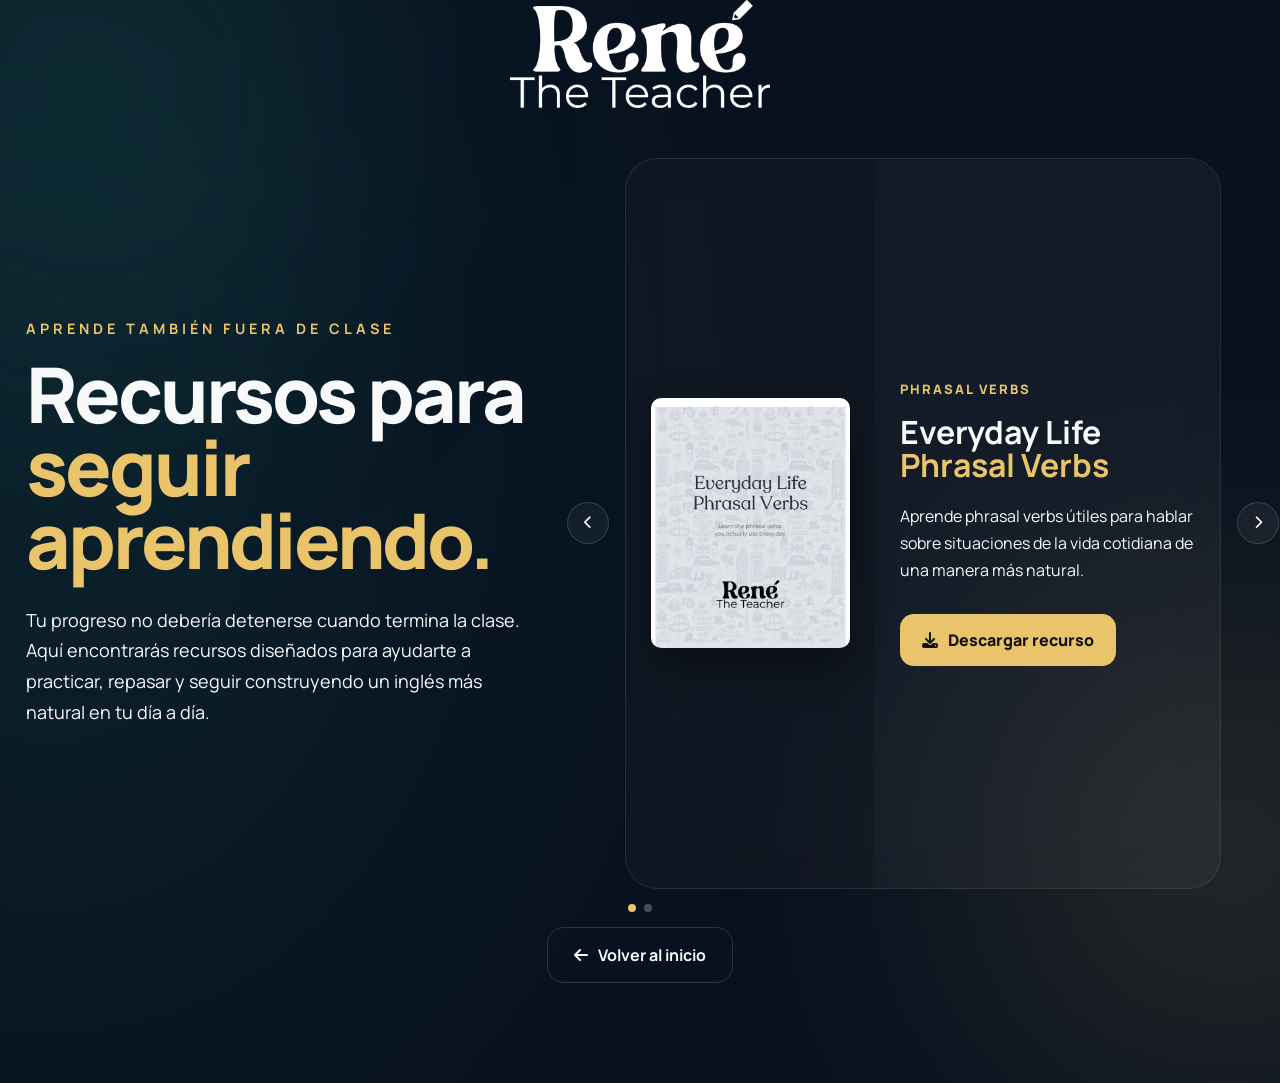
==== commit b315fd7c: "resources.html" ====
--- a/resources.html
+++ b/resources.html
@@ -177,6 +177,38 @@
 
                         </div>
 
+ <div class="resource-content">
+
+                            <div class="resource-category">
+                                PHRASAL VERBS
+                            </div>
+
+
+                            <h2>
+                                Everyday Life
+                                <span>Adverbs of Comparatives</span>
+                            </h2>
+
+
+                            <p>
+                                Aprende adverbios útiles para comparar
+                                de una manera más natural.
+                            </p>
+
+
+                            <a
+                                href="https://pub-fb15892a5a2546efbed005bebf51cc86.r2.dev/Resources/Adverbs_for_Comparatives.png"
+                                class="resource-button"
+                                target="_blank"
+                                download>
+
+                                <i class="fa-solid fa-download"></i>
+
+                                Descargar recurso
+
+                            </a>
+
+                        </div>
 
                         <div class="resource-content">
 
--- a/css/style.css
+++ b/css/style.css
@@ -1,2517 +1,2499 @@
-:root {
-    --bg: #08111F;
-    --text: #F8F9FA;
-    --muted: #9AA7C5;
-    --gold: #E9C46A;
-    --green: #2A9D8F;
-    --card: rgba(255,255,255,.06);
-}
-
-* {
-    margin: 0;
-    padding: 0;
-    box-sizing: border-box;
-}
-
-html,
-body {
-    overflow-x: hidden;
-}
-
-body {
-    position: relative;
-
-    font-family: Manrope, sans-serif;
-
-    background: var(--bg);
-    color: var(--text);
-}
-
-
-/* =========================
-   CONTINUOUS BACKGROUND GLOW
-========================= */
-
-body::before {
-    content: "";
-
-    position: absolute;
-    z-index: -2;
-
-    width: 700px;
-    height: 1200px;
-
-    background: var(--green);
-
-    border-radius: 50%;
-
-    filter: blur(180px);
-
-    opacity: .12;
-
-    left: -300px;
-    top: -200px;
-
-    pointer-events: none;
-}
-
-
-/* =========================
-   BACKGROUND
-========================= */
-
-.bg {
-    position: fixed;
-
-    border-radius: 50%;
-
-    filter: blur(140px);
-
-    opacity: .18;
-
-    z-index: -1;
-}
-
-.one {
-    width: 420px;
-    height: 420px;
-
-    background: var(--green);
-
-    left: -120px;
-    top: -120px;
-}
-
-.two {
-    width: 460px;
-    height: 460px;
-
-    background: var(--gold);
-
-    right: -180px;
-    bottom: -180px;
-}
-
-
-/* =========================
-   HEADER
-========================= */
-
-header {
-    display: flex;
-
-    justify-content: center;
-    align-items: center;
-
-    padding: 30px 0 10px;
-}
-
-.logo img {
-    width: 260px;
-    height: auto;
-
-    display: block;
-}
-
-
-/* =========================
-   HERO
-========================= */
-
-.hero {
-    width: min(1400px, 92%);
-
-    margin: 0 auto;
-
-    display: grid;
-
-    grid-template-columns: 1fr 1fr;
-
-    align-items: center;
-
-    gap: 50px;
-}
-
-.left {
-    max-width: 620px;
-}
-
-.badge {
-    display: inline-flex;
-
-    align-items: center;
-
-    gap: 10px;
-
-    padding: 10px 18px;
-
-    background: var(--card);
-
-    border-radius: 999px;
-
-    margin-bottom: 28px;
-}
-
-.badge span {
-    width: 10px;
-    height: 10px;
-
-    border-radius: 50%;
-
-    background: #2ecc71;
-}
-
-h1 {
-    margin-bottom: 22px;
-
-    font-size: clamp(4rem, 8vw, 6rem);
-
-    line-height: .9;
-
-    letter-spacing: -3px;
-
-    font-weight: 800;
-}
-
-.eyebrow {
-    margin-bottom: 18px;
-
-    color: var(--gold);
-
-    text-transform: uppercase;
-
-    letter-spacing: 4px;
-
-    font-size: .9rem;
-
-    font-weight: 700;
-}
-
-p {
-    color: var(--muted);
-
-    font-size: 22px;
-
-    line-height: 1.7;
-}
-
-.left p:last-of-type {
-    margin-bottom: 40px;
-}
-
-
-/* =========================
-   BUTTON
-========================= */
-
-.buttons {
-    display: flex;
-
-    margin-bottom: 36px;
-}
-
-.primary {
-    position: relative;
-
-    overflow: hidden;
-
-    display: inline-flex;
-
-    align-items: center;
-    justify-content: center;
-
-    gap: 10px;
-
-    padding: 18px 30px;
-
-    background: var(--gold);
-
-    color: var(--bg);
-
-    border-radius: 18px;
-
-    font-weight: 700;
-
-    text-decoration: none;
-
-    transition: .3s;
-}
-
-.primary::before {
-    content: "";
-
-    position: absolute;
-
-    width: 120px;
-    height: 120px;
-
-    background: rgba(255,255,255,.45);
-
-    border-radius: 50%;
-
-    filter: blur(35px);
-
-    transform: translate(-50%, -50%);
-
-    left: var(--mouse-x);
-    top: var(--mouse-y);
-
-    pointer-events: none;
-
-    opacity: 0;
-
-    transition: opacity .3s ease;
-}
-
-.primary:hover::before {
-    opacity: 1;
-}
-
-.primary:hover {
-    transform: translateY(-3px);
-}
-
-.primary i {
-    position: relative;
-
-    z-index: 2;
-
-    font-size: 1.2rem;
-}
-
-
-/* =========================
-   SOCIALS
-========================= */
-
-.socials {
-    display: flex;
-
-    gap: 18px;
-
-    margin-bottom: 40px;
-}
-
-.social {
-    position: relative;
-
-    overflow: hidden;
-
-    width: 56px;
-    height: 56px;
-
-    display: flex;
-
-    justify-content: center;
-    align-items: center;
-
-    border-radius: 18px;
-
-    text-decoration: none;
-
-    color: white;
-
-    font-size: 22px;
-
-    background: rgba(255,255,255,.06);
-
-    border: 1px solid rgba(255,255,255,.08);
-
-    backdrop-filter: blur(16px);
-
-    transition: .3s;
-}
-
-.social::before {
-    content: "";
-
-    position: absolute;
-
-    width: 80px;
-    height: 80px;
-
-    background: rgba(233,196,106,.45);
-
-    border-radius: 50%;
-
-    filter: blur(25px);
-
-    transform: translate(-50%, -50%);
-
-    left: var(--mouse-x);
-    top: var(--mouse-y);
-
-    pointer-events: none;
-
-    opacity: 0;
-
-    transition: opacity .3s ease;
-}
-
-.social:hover::before {
-    opacity: 1;
-}
-
-.social i {
-    position: relative;
-
-    z-index: 2;
-}
-
-.social:hover {
-    transform: translateY(-6px);
-
-    color: var(--gold);
-
-    border-color: rgba(233,196,106,.35);
-}
-
-
-/* =========================
-   PROFILE IMAGE
-========================= */
-
-.right {
-    position: relative;
-
-    display: flex;
-
-    justify-content: center;
-    align-items: flex-end;
-}
-
-.right::before {
-    content: "";
-
-    position: absolute;
-
-    width: 500px;
-    height: 500px;
-
-    background: var(--green);
-
-    border-radius: 50%;
-
-    filter: blur(130px);
-
-    opacity: .2;
-}
-
-.right img {
-    position: relative;
-
-    z-index: 2;
-
-    display: block;
-
-    width: 760px;
-
-    max-width: 100%;
-
-    filter: drop-shadow(0 50px 80px rgba(0,0,0,.45));
-}
-
-
-/* =========================
-   WHY SECTION
-========================= */
-
-.why-section {
-    position: relative;
-
-    overflow: hidden;
-
-    padding: 150px 7%;
-
-    background: transparent;
-}
-
-.section-heading {
-    max-width: 650px;
-
-    margin-bottom: 70px;
-}
-
-.section-heading h2 {
-    margin: 20px 0 28px;
-
-    font-size: clamp(3rem, 6vw, 5.5rem);
-
-    line-height: .95;
-
-    letter-spacing: -3px;
-}
-
-.section-heading h2 span {
-    color: var(--gold);
-}
-
-.section-intro {
-    max-width: 550px;
-
-    color: var(--muted);
-
-    font-size: 20px;
-
-    line-height: 1.7;
-}
-
-.benefits-grid {
-    display: grid;
-
-    grid-template-columns: repeat(3, 1fr);
-
-    gap: 22px;
-
-    max-width: 1500px;
-
-    margin: 0 auto;
-}
-.benefit-card {
-    min-width: 0;
-
-    min-height: 300px;
-
-    padding: 38px;
-
-    background: rgba(255,255,255,.045);
-
-    border: 1px solid rgba(255,255,255,.08);
-
-    border-radius: 28px;
-
-    backdrop-filter: blur(20px);
-
-    transition: .35s;
-}
-.benefit-card:hover {
-    transform: translateY(-8px);
-
-    background: rgba(255,255,255,.07);
-
-    border-color: rgba(233,196,106,.3);
-}
-
-.benefit-icon {
-    width: 58px;
-    height: 58px;
-
-    display: flex;
-
-    align-items: center;
-    justify-content: center;
-
-    margin-bottom: 35px;
-
-    border-radius: 18px;
-
-    background: rgba(233,196,106,.12);
-
-    color: var(--gold);
-
-    font-size: 22px;
-}
-
-.benefit-card h3 {
-    margin-bottom: 16px;
-
-    font-size: 24px;
-
-    line-height: 1.2;
-}
-
-.benefit-card p {
-    color: var(--muted);
-
-    font-size: 16px;
-
-    line-height: 1.7;
-}
-
-
-/* =========================
-   TESTIMONIALS SECTION
-========================= */
-
-.testimonials-section {
-    position: relative;
-
-    overflow: hidden;
-
-    padding: 150px 7%;
-
-    background: transparent;
-}
-
-.testimonials-heading {
-    margin-bottom: 70px;
-}
-
-
-/* =========================
-   TESTIMONIAL CAROUSEL
-========================= */
-
-.testimonial-carousel {
-    position: relative;
-
-    width: 100%;
-    max-width: 1400px;
-
-    margin: 0 auto;
-
-    overflow: hidden;
-}
-
-.testimonial-track {
-    display: flex;
-
-    align-items: flex-start;
-
-    gap: 24px;
-
-    transition: transform .5s ease;
-
-    cursor: grab;
-}
-
-.testimonial-track:active {
-    cursor: grabbing;
-}
-
-
-/* =========================
-   CAROUSEL CARD
-========================= */
-
-.carousel-card {
-    flex: 0 0 520px;
-
-    overflow: hidden;
-
-    background: rgba(255,255,255,.045);
-
-    border: 1px solid rgba(255,255,255,.08);
-
-    border-radius: 32px;
-
-    backdrop-filter: blur(20px);
-
-    transition:
-        transform .5s ease,
-        opacity .5s ease;
-}
-
-.carousel-card:not(.active) {
-    opacity: .55;
-
-    transform: scale(.88);
-}
-
-.carousel-card.active {
-    opacity: 1;
-
-    transform: scale(1);
-}
-
-
-/* =========================
-   TESTIMONIAL VIDEO
-========================= */
-
-.carousel-card .testimonial-video {
-    width: 100%;
-
-    height: auto;
-
-    aspect-ratio: 1 / 1;
-
-    overflow: hidden;
-
-    background: #000;
-}
-
-.carousel-card .testimonial-video video {
-    display: block;
-
-    width: 100%;
-    height: 100%;
-
-    object-fit: cover;
-}
-
-
-/* =========================
-   TESTIMONIAL CONTENT
-========================= */
-
-.carousel-card .testimonial-content {
-    padding: 28px;
-}
-
-.testimonial-quote {
-    margin-bottom: 24px;
-
-    color: var(--text);
-
-    font-size: 21px;
-
-    line-height: 1.5;
-}
-
-.testimonial-student {
-    color: var(--gold);
-
-    font-size: 18px;
-
-    font-weight: 700;
-}
-
-.testimonial-label {
-    margin-top: 5px;
-
-    color: var(--muted);
-
-    font-size: 14px;
-}
-
-
-/* =========================
-   ARROWS
-========================= */
-
-.carousel-arrow {
-    position: absolute;
-
-    top: 50%;
-
-    transform: translateY(-50%);
-
-    z-index: 5;
-
-    width: 52px;
-    height: 52px;
-
-    display: flex;
-
-    align-items: center;
-    justify-content: center;
-
-    border: 1px solid rgba(255,255,255,.15);
-
-    border-radius: 50%;
-
-    background: rgba(8,17,31,.8);
-
-    color: white;
-
-    font-size: 18px;
-
-    cursor: pointer;
-
-    transition: .3s;
-}
-
-.carousel-arrow:hover {
-    color: var(--gold);
-
-    border-color: var(--gold);
-}
-
-.carousel-prev {
-    left: 20px;
-}
-
-.carousel-next {
-    right: 20px;
-}
-
-
-/* =========================
-   INDICATORS
-========================= */
-
-.carousel-indicators {
-    display: flex;
-
-    justify-content: center;
-
-    gap: 8px;
-
-    margin-top: 28px;
-}
-
-.carousel-dot {
-    width: 8px;
-    height: 8px;
-
-    border-radius: 50%;
-
-    background: rgba(255,255,255,.3);
-
-    transition: .3s;
-}
-
-.carousel-dot.active {
-    width: 24px;
-
-    border-radius: 999px;
-
-    background: var(--gold);
-}
-
-
-/* =========================
-   TESTIMONIALS BUTTON
-========================= */
-
-.testimonials-button {
-    display: flex;
-
-    align-items: center;
-    justify-content: center;
-
-    gap: 10px;
-
-    width: fit-content;
-
-    margin: 40px auto 0;
-
-    padding: 16px 26px;
-
-    border: 1px solid rgba(255,255,255,.15);
-
-    border-radius: 16px;
-
-    color: var(--text);
-
-    text-decoration: none;
-
-    font-weight: 700;
-
-    transition: .3s;
-}
-
-.testimonials-button:hover {
-    transform: translateY(-3px);
-
-    color: var(--gold);
-
-    border-color: rgba(233,196,106,.4);
-}
-
-
-/* =========================
-   PLANS SECTION
-========================= */
-
-.plans-section {
-    position: relative;
-
-    overflow: hidden;
-
-    padding: 150px 7%;
-
-    background: transparent;
-}
-
-.plans-heading {
-    margin-bottom: 70px;
-}
-
-
-/* =========================
-   PLANS GRID
-========================= */
-
-.plans-grid {
-    display: grid;
-
-    grid-template-columns: repeat(2, 1fr);
-
-    gap: 24px;
-
-    max-width: 1100px;
-
-    margin: 0 auto;
-}
-
-
-/* =========================
-   PLAN CARD
-========================= */
-
-.plan-card {
-    position: relative;
-
-    display: flex;
-
-    flex-direction: column;
-
-    align-items: center;
-
-    min-height: 430px;
-
-    padding: 45px 35px;
-
-    text-align: center;
-
-    background: rgba(255,255,255,.045);
-
-    border: 1px solid rgba(255,255,255,.08);
-
-    border-radius: 32px;
-
-    backdrop-filter: blur(20px);
-
-    transition: .35s;
-}
-
-.plan-card:hover {
-    transform: translateY(-8px);
-
-    background: rgba(255,255,255,.07);
-
-    border-color: rgba(233,196,106,.35);
-}
-
-
-/* =========================
-   PLAN TEXT
-========================= */
-
-.plan-card h3 {
-    margin-bottom: 6px;
-
-    font-size: 36px;
-
-    letter-spacing: -1px;
-}
-
-.plan-sessions {
-    margin-bottom: 28px;
-
-    color: var(--muted);
-
-    font-size: 20px;
-}
-
-.plan-description {
-    max-width: 330px;
-
-    margin-bottom: 28px;
-
-    color: var(--muted);
-
-    font-size: 18px;
-
-    line-height: 1.6;
-}
-
-.plan-price {
-    margin-top: auto;
-
-    margin-bottom: 30px;
-
-    color: var(--gold);
-
-    font-size: 42px;
-
-    font-weight: 700;
-}
-
-
-/* =========================
-   PLAN BUTTON
-========================= */
-
-.plan-button {
-    position: relative;
-
-    overflow: hidden;
-
-    display: inline-flex;
-
-    align-items: center;
-    justify-content: center;
-
-    width: 100%;
-
-    padding: 16px 24px;
-
-    background: var(--gold);
-
-    color: var(--bg);
-
-    border-radius: 16px;
-
-    font-weight: 700;
-
-    text-decoration: none;
-
-    transition: .3s;
-}
-
-.plan-button:hover {
-    transform: translateY(-3px);
-}
-
-
-/* =========================
-   RECOMMENDED PLAN
-========================= */
-
-.recommended {
-    border-color: rgba(233,196,106,.35);
-
-    background:
-        linear-gradient(
-            145deg,
-            rgba(233,196,106,.10),
-            rgba(255,255,255,.045)
-        );
-}
-
-.recommended-badge {
-    display: inline-flex;
-
-    align-items: center;
-
-    gap: 8px;
-
-    margin-top: -4px;
-
-    margin-bottom: 22px;
-
-    color: var(--gold);
-
-    font-size: 14px;
-
-    font-weight: 700;
-}
-
-.recommended-badge i {
-    font-size: 16px;
-}
-
-
-/* =========================
-   PAYMENT METHODS
-========================= */
-
-.payment-section {
-    max-width: 900px;
-
-    margin: 120px auto 0;
-
-    padding-top: 70px;
-
-    text-align: center;
-
-    border-top: 1px solid rgba(255,255,255,.10);
-}
-
-.payment-section h3 {
-    margin-bottom: 12px;
-
-    font-size: 30px;
-}
-
-.payment-section p {
-    margin-bottom: 35px;
-
-    font-size: 18px;
-}
-
-.payment-methods {
-    display: flex;
-
-    justify-content: center;
-    align-items: center;
-
-    gap: 18px;
-
-    flex-wrap: wrap;
-}
-
-.payment-method {
-    min-width: 150px;
-    min-height: 70px;
-
-    display: flex;
-
-    flex-direction: column;
-
-    align-items: center;
-    justify-content: center;
-
-    gap: 4px;
-
-    padding: 15px 25px;
-
-    background: rgba(255,255,255,.05);
-
-    border: 1px solid rgba(255,255,255,.08);
-
-    border-radius: 18px;
-
-    color: var(--text);
-}
-
-.payment-method strong {
-    color: var(--gold);
-}
-
-.payment-method span {
-    color: var(--gold);
-
-    font-size: 13px;
-}
-
-.payment-method:first-child strong {
-    font-size: 24px;
-}
-
-.payment-method i {
-    color: var(--gold);
-
-    font-size: 48px;
-}
-
-
-/* =========================
-   SECTION FADE
-========================= */
-
-.why-section,
-.plans-section,
-.testimonials-section {
-    transition: opacity .15s linear;
-
-    will-change: opacity;
-}
-
-.hero,
-.why-section,
-.plans-section,
-.testimonials-section {
-    will-change: opacity;
-}
-
-
-/* =========================
-   MOBILE
-========================= */
-
-@media (max-width: 900px) {
-
-    header {
-        padding: 25px 0;
-    }
-
-    .logo img {
-        width: 260px;
-    }
-
-    .hero {
-        width: 100%;
-
-        padding: 0;
-
-        display: grid;
-
-        grid-template-columns: 1fr;
-
-        gap: 0;
-
-        text-align: center;
-    }
-
-    .right {
-        order: -1;
-
-        height: auto;
-
-        overflow: hidden;
-
-        display: flex;
-
-        justify-content: center;
-        align-items: center;
-    }
-
-    .right::before {
-        width: 300px;
-        height: 300px;
-
-        filter: blur(100px);
-    }
-
-    .right img {
-        width: 100%;
-
-        max-width: 420px;
-
-        height: 420px;
-
-        object-fit: contain;
-    }
-
-    .left {
-        width: 100%;
-
-        max-width: 620px;
-
-        padding: 0 8%;
-
-        z-index: 2;
-
-        transition: transform .08s linear;
-
-        will-change: transform;
-    }
-
-    .badge {
-        margin-bottom: 24px;
-
-        font-size: 14px;
-    }
-
-    h1 {
-        font-size: 68px;
-
-        line-height: .9;
-    }
-
-    .eyebrow {
-        font-size: .75rem;
-
-        letter-spacing: 3px;
-    }
-
-    p {
-        margin-left: auto;
-        margin-right: auto;
-
-        font-size: 20px;
-
-        line-height: 1.6;
-    }
-
-    .left p:last-of-type {
-        margin-bottom: 32px;
-    }
-
-    .buttons {
-        justify-content: center;
-
-        margin-bottom: 15px;
-    }
-
-    .socials {
-        justify-content: center;
-
-        margin-bottom: 0;
-    }
-
-    .why-section,
-    .plans-section,
-    .testimonials-section {
-        padding-top: 30px;
-
-        padding-bottom: 30px;
-    }
-
-    .section-heading {
-        width: 100%;
-
-        max-width: 380px;
-
-        margin-left: auto;
-        margin-right: auto; margin-bottom: 45px;
-
-        text-align: center;
-    }
-
-    .section-heading h2 {
-        font-size: clamp(3rem, 12vw, 4.5rem);
-
-        letter-spacing: -2px;
-    }
-
-    .section-intro {
-        font-size: 18px;
-    }
-
-    .benefits-grid {
-        display: flex;
-
-        width: 100%;
-
-        overflow-x: auto;
-
-        gap: 18px;
-
-        padding: 20px 9% 30px;
-
-        scroll-snap-type: x mandatory;
-
-        scroll-behavior: smooth;
-
-        -webkit-overflow-scrolling: touch;
-
-        scrollbar-width: none;
-    }
-
-    .benefits-grid::-webkit-scrollbar {
-        display: none;
-    }
-
-    .benefit-card {
-        flex: 0 0 82%;
-
-        min-width: 0;
-
-        min-height: 300px;
-
-        overflow: hidden;
-
-        padding: 32px 26px;
-
-        text-align: center;
-
-        scroll-snap-align: center;
-    }
-
-    .benefit-icon {
-        margin-left: auto;
-        margin-right: auto;
-    }
-
-    .benefit-card h3 {
-        font-size: 21px;
-
-        line-height: 1.2;
-
-        overflow-wrap: break-word;
-    }
-
-    .benefit-card p {
-        max-width: 100%;
-
-        font-size: 16px;
-
-        overflow-wrap: break-word;
-
-        word-wrap: break-word;
-    }
-
-
-    /* =========================
-       MOBILE TESTIMONIALS
-    ========================= */
-.testimonial-carousel {
-    overflow: visible;
-}
-    .carousel-card {
-        flex: 0 0 75vw;
-
-        max-width: 300px;
-    }
-
-    .carousel-card .testimonial-video {
-        aspect-ratio: 1 / 1;
-    }
-
-    .carousel-card .testimonial-content {
-        padding: 24px 20px;
-    }
-
-    .carousel-card .testimonial-quote {
-        font-size: 18px;
-
-        line-height: 1.5;
-
-        overflow-wrap: break-word;
-    }
-
-/* Hide arrows on mobile */
-
-.carousel-prev,
-.carousel-next {
-    display: none;
-}
-    /* =========================
-       MOBILE PLANS
-    ========================= */
-
-    .plans-section {
-        padding-left: 0;
-
-        padding-right: 0;
-    }
-
-    .plans-heading {
-        width: 84%;
-
-        max-width: 380px;
-
-        margin-left: auto;
-        margin-right: auto;
-
-        text-align: center;
-    }
-
-    .plans-grid {
-        display: flex;
-
-        width: 100%;
-
-        overflow-x: auto;
-
-        gap: 18px;
-
-        padding: 20px 9% 30px;
-
-        scroll-snap-type: x mandatory;
-
-        scroll-behavior: smooth;
-
-        -webkit-overflow-scrolling: touch;
-
-        scrollbar-width: none;
-    }
-
-    .plans-grid::-webkit-scrollbar {
-        display: none;
-    }
-
-    .plan-card {
-        flex: 0 0 82%;
-
-        min-height: 420px;
-
-        padding: 40px 28px;
-
-        scroll-snap-align: center;
-    }
-
-    .plan-card h3 {
-        font-size: 30px;
-    }
-
-    .plan-price {
-        font-size: 38px;
-    }
-
-    .payment-section {
-        width: 84%;
-
-        margin: 70px auto 0;
-    }
-
-    .payment-methods {
-        gap: 12px;
-    }
-
-    .payment-method {
-        min-width: 130px;
-    }
-
-}
-/* =========================
-   TESTIMONIALS PAGE
-========================= */
-
-.testimonials-header {
-    position: relative;
-
-    display: flex;
-
-    justify-content: center;
-    align-items: center;
-
-    padding: 30px 8% 10px;
-}
-
-.testimonials-header .logo img {
-    width: 260px;
-}
-
-
-/* =========================
-   PAGE CONTENT
-========================= */
-
-.all-testimonials {
-    width: min(1200px, 92%);
-
-    margin: 0 auto;
-
-    padding: 80px 0 100px;
-}
-
-.testimonials-page-heading {
-    max-width: 800px;
-
-    margin: 0 auto 60px;
-
-    text-align: center;
-}
-
-.testimonials-page-heading h1 {
-    margin: 20px 0 28px;
-
-    font-size: clamp(3.5rem, 7vw, 6rem);
-
-    line-height: .95;
-
-    letter-spacing: -3px;
-}
-
-.testimonials-page-heading h1 span {
-    color: var(--gold);
-}
-
-
-/* =========================
-   TESTIMONIAL GRID
-========================= */
-
-.all-testimonials-grid {
-    display: grid;
-
-    grid-template-columns: repeat(3, minmax(0, 1fr));
-
-    gap: 30px;
-}
-
-
-/* =========================
-   TESTIMONIAL CARD
-========================= */
-
-.full-testimonial-card {
-    overflow: hidden;
-
-    background: rgba(255,255,255,.045);
-
-    border: 1px solid rgba(255,255,255,.08);
-
-    border-radius: 32px;
-
-    backdrop-filter: blur(20px);
-
-    transition: .35s;
-}
-
-.full-testimonial-card:hover {
-    transform: translateY(-8px);
-
-    background: rgba(255,255,255,.07);
-
-    border-color: rgba(233,196,106,.35);
-}
-
-
-/* =========================
-   FULL TESTIMONIAL VIDEO
-========================= */
-
-.full-testimonial-video {
-    width: 100%;
-    overflow: hidden;
-    background: #000;
-}
-
-.full-testimonial-video video {
-    display: block;
-    width: 100%;
-    height: auto;
-}
-
-/* =========================
-   STUDENT INFORMATION
-========================= */
-
-.full-testimonial-content {
-    display: flex;
-
-    align-items: center;
-    justify-content: space-between;
-
-    gap: 20px;
-
-    padding: 28px 32px;
-}
-
-.full-testimonial-content h2 {
-    margin: 0;
-
-    font-size: 26px;
-}
-
-.full-testimonial-content p {
-    margin: 0;
-
-    color: var(--gold);
-
-    font-size: 16px;
-}
-
-
-/* =========================
-   BACK BUTTON
-========================= */
-
-.back-home-button {
-    display: flex;
-
-    align-items: center;
-    justify-content: center;
-
-    gap: 10px;
-
-    width: fit-content;
-
-    margin: 55px auto 0;
-
-    padding: 16px 26px;
-
-    border: 1px solid rgba(255,255,255,.15);
-
-    border-radius: 16px;
-
-    color: var(--text);
-
-    text-decoration: none;
-
-    font-weight: 700;
-
-    transition: .3s;
-}
-
-.back-home-button:hover {
-    transform: translateY(-3px);
-
-    color: var(--gold);
-
-    border-color: rgba(233,196,106,.4);
-}
-
-
-/* =========================
-   MOBILE
-========================= */
-
-@media (max-width: 900px) {
-
-    .testimonials-header {
-        padding-top: 25px;
-    }
-
-    .testimonials-header .logo img {
-        width: 240px;
-    }
-
-    .all-testimonials {
-        width: 84%;
-
-        padding-top: 55px;
-        padding-bottom: 70px;
-    }
-
-    .testimonials-page-heading {
-        max-width: 380px;
-
-        margin-bottom: 45px;
-    }
-
-    .testimonials-page-heading h1 {
-        font-size: 58px;
-
-        line-height: .92;
-
-        letter-spacing: -2px;
-    }
-
-    .testimonials-page-heading .section-intro {
-        font-size: 18px;
-    }
-
-    .all-testimonials-grid {
-        width: 100%;
-    }
-
-    .full-testimonial-card {
-        border-radius: 28px;
-    }
-.full-testimonial-video {
-    width: 100%;
-    aspect-ratio: 9 / 16;
-    overflow: hidden;
-    background: #000;
-}
-
-.full-testimonial-video video {
-    width: 100%;
-    height: 100%;
-    object-fit: contain;
-}
-
-.full-testimonials-grid {
-    display: grid;
-
-    grid-template-columns: repeat(3, 1fr);
-
-    gap: 28px;
-
-    max-width: 1200px;
-
-    margin: 0 auto;
-}
-
-    .full-testimonial-content {
-        display: block;
-
-        padding: 24px;
-    }
-
-    .full-testimonial-content h2 {
-        margin-bottom: 6px;
-
-        font-size: 23px;
-    }
-
-    .full-testimonial-content p {
-        font-size: 15px;
-    }
-
-}
-.testimonials-page-heading .section-intro {
-    max-width: 600px;
-
-    margin-left: auto;
-    margin-right: auto;
-
-    text-align: center;
-}
-/* =========================
-   STICKY SHRINKING HEADER
-========================= */
-
-header {
-    position: fixed;
-
-    top: 0;
-    left: 0;
-
-    z-index: 1000;
-
-    width: 100%;
-
-    padding: 24px 0;
-
-    transition:
-        padding .45s ease,
-        box-shadow .45s ease;
-}
-
-header .logo img {
-    width: 260px;
-
-    transition:
-        width .45s ease,
-        transform .45s ease;
-}
-
-
-/* =========================
-   LIQUID GLASS AFTER SCROLL
-========================= */
-
-header.scrolled {
-    isolation: isolate;
-
-    padding: 10px 0;
-
-    background: transparent;
-
-    box-shadow:
-        inset 0 1px 0 rgba(255,255,255,.14),
-        inset 0 -1px 0 rgba(255,255,255,.025);
-}
-
-
-/* =========================
-   GLASS + REFRACTION
-========================= */
-
-header.scrolled::before {
-    content: "";
-
-    position: absolute;
-
-    z-index: -1;
-
-    top: 0;
-    left: 0;
-
-    width: 100%;
-    height: 175px;
-
-    background:
-        linear-gradient(
-            to bottom,
-            rgba(255,255,255,.075) 0%,
-            rgba(255,255,255,.035) 28%,
-            rgba(255,255,255,.012) 55%,
-            transparent 100%
-        );
-
-    backdrop-filter:
-        blur(18px)
-        saturate(170%)
-        contrast(108%);
-
-    -webkit-backdrop-filter:
-        blur(18px)
-        saturate(170%)
-        contrast(108%);
-
-    pointer-events: none;
-
-    mask-image: linear-gradient(
-        to bottom,
-        black 0%,
-        black 30%,
-        rgba(0,0,0,.85) 48%,
-        rgba(0,0,0,.35) 72%,
-        transparent 100%
-    );
-
-    -webkit-mask-image: linear-gradient(
-        to bottom,
-        black 0%,
-        black 30%,
-        rgba(0,0,0,.85) 48%,
-        rgba(0,0,0,.35) 72%,
-        transparent 100%
-    );
-}
-
-
-/* =========================
-   LIQUID LIGHT REFLECTION
-========================= */
-
-header.scrolled::after {
-    content: "";
-
-    position: absolute;
-
-    z-index: -1;
-
-    top: -25px;
-    left: 50%;
-
-    width: 420px;
-    height: 120px;
-
-    transform: translateX(-50%);
-
-    background:
-        radial-gradient(
-            ellipse at 50% 0%,
-            rgba(255,255,255,.16) 0%,
-            rgba(255,255,255,.06) 22%,
-            transparent 65%
-        );
-
-    filter: blur(18px);
-
-    opacity: .65;
-
-    pointer-events: none;
-
-    mask-image: linear-gradient(
-        to bottom,
-        black,
-        transparent
-    );
-
-    -webkit-mask-image: linear-gradient(
-        to bottom,
-        black,
-        transparent
-    );
-}
-
-
-/* =========================
-   SHRUNK LOGO
-========================= */
-
-header.scrolled .logo img {
-    width: 145px;
-}
-
-
-/* =========================
-   MOBILE
-========================= */
-
-@media (max-width: 900px) {
-
-    header {
-        padding: 20px 0;
-    }
-
-    header .logo img {
-        width: 230px;
-    }
-
-    header.scrolled {
-        padding: 9px 0;
-    }
-
-    header.scrolled .logo img {
-        width: 135px;
-    }
-
-}
-
-
-/* =========================
-   FIXED HEADER SPACING
-========================= */
-
-.hero {
-    margin-top: 120px;
-}
-/* =========================
-   VIDEO SOUND BUTTON
-========================= */
-
-.testimonial-video {
-    position: relative;
-}
-
-.video-sound-button {
-    position: absolute;
-
-    right: 18px;
-    bottom: 18px;
-
-    z-index: 5;
-
-    display: flex;
-    align-items: center;
-    justify-content: center;
-
-    width: 44px;
-    height: 44px;
-
-    border: 1px solid rgba(255,255,255,.25);
-
-    border-radius: 50%;
-
-    background: rgba(8, 17, 31, .65);
-
-    color: white;
-
-    font-size: 16px;
-
-    cursor: pointer;
-
-    backdrop-filter: blur(10px);
-    -webkit-backdrop-filter: blur(10px);
-
-    transition: .3s;
-}
-
-
-.video-sound-button:hover {
-    transform: scale(1.08);
-
-    background: rgba(8, 17, 31, .85);
-}
-@media (max-width: 900px) {
-
-    .all-testimonials-grid {
-        grid-template-columns: 1fr;
-    }
-
-}
-/* =========================
-   DIDACTIC RESOURCES BUTTON
-========================= */
-
-.resources-button {
-    display: flex;
-
-    align-items: center;
-    justify-content: center;
-
-    gap: 12px;
-
-    width: fit-content;
-
-    margin: 55px auto 0;
-
-    padding: 16px 26px;
-
-    border: 1px solid rgba(255,255,255,.15);
-
-    border-radius: 16px;
-
-    color: var(--text);
-
-    text-decoration: none;
-
-    font-weight: 700;
-
-    transition: .3s;
-}
-
-.resources-button:hover {
-    transform: translateY(-3px);
-
-    color: var(--gold);
-
-    border-color: rgba(233,196,106,.4);
-}
-/* =========================
-   RESOURCES PAGE
-========================= */
-.resources-page {
-
-    width: min(1200px, 92%);
-
-    margin: 0 auto;
-
-    padding: 35px 0 0px;
-
-}
-.resources-header {
-    position: relative;
-
-    display: flex;
-
-    justify-content: center;
-
-    align-items: center;
-
-    padding: 0px 8% 0;
-}
-
-.resources-header .logo img {
-    width: 260px;
-}
-
-
-/* =========================
-   RESOURCES CONTENT
-========================= */
-
-.resources-page {
-    width: min(1400px, 96%);
-    margin: 0 auto;
-    padding: 50px 0 100px;
-}
-
-.resources-heading {
-    max-width: 800px;
-    margin: 0 auto 70px;
-    text-align: center;
-}
-
-.resources-heading h1 {
-    margin: 20px 0 28px;
-    font-size: clamp(3.5rem, 7vw, 6rem);
-    line-height: .95;
-    letter-spacing: -3px;
-}
-
-.resources-heading h1 span {
-    color: var(--gold);
-}
-
-.resources-heading p {
-    max-width: 650px;
-    margin: 0 auto;
-    color: var(--text-muted);
-    font-size: 18px;
-    line-height: 1.7;
-}
-
-
-/* =========================
-   RESOURCES LAYOUT
-========================= */
-
-.resources-layout {
-
-    display: grid;
-
-    grid-template-columns: 42% 58%;
-
-    align-items: center;
-
-    gap: 25px;
-
-}
-
-
-/* =========================
-   RESOURCES INTRO
-========================= */
-
-.resources-heading {
-
-    max-width: 600px;
-
-    margin: 0;
-
-    text-align: left;
-
-}
-
-.resources-heading h1 {
-
-    margin: 20px 0 28px;
-
-    font-size: clamp(3.5rem, 6vw, 5.5rem);
-
-    line-height: .95;
-
-    letter-spacing: -3px;
-
-}
-
-.resources-heading h1 span {
-
-    color: var(--gold);
-
-}
-
-.resources-heading p {
-
-    max-width: 520px;
-
-    margin: 0;
-
-    color: var(--text-muted);
-
-    font-size: 18px;
-
-    line-height: 1.7;
-
-}
-
-
-/* =========================
-   RESOURCE CAROUSEL
-========================= */
-
-.resources-carousel {
-
-    display: flex;
-
-    align-items: center;
-
-    gap: 16px;
-
-    min-width: 0;
-
-}
-
-
-.resource-carousel-window {
-
-    width: 100%;
-
-    overflow: hidden;
-
-}
-
-
-.resource-carousel-track {
-
-    display: flex;
-
-    transition: transform .5s ease;
-
-}
-
-
-.resource-slide {
-
-    flex: 0 0 100%;
-
-    display: grid;
-
-    grid-template-columns: 42% 58%;
-
-    overflow: hidden;
-
-    background: rgba(255,255,255,.045);
-
-    border: 1px solid rgba(255,255,255,.08);
-
-    border-radius: 32px;
-
-    backdrop-filter: blur(20px);
-
-}
-
-
-/* =========================
-   RESOURCE COVER
-========================= */
-
-.resource-cover {
-
-    display: flex;
-
-    align-items: center;
-
-    justify-content: center;
-
-    min-height: 300px;
-
-    padding: 25px;
-
-    background: rgba(0,0,0,.15);
-
-}
-
-.resource-cover img {
-
-    display: block;
-
-    width: 100%;
-
-    max-width: 250px;
-
-    height: auto;
-
-    border-radius: 10px;
-
-    box-shadow: 0 20px 40px rgba(0,0,0,.35);
-
-}
-
-
-/* =========================
-   RESOURCE CONTENT
-========================= */
-
-.resource-content {
-
-    display: flex;
-
-    flex-direction: column;
-
-    justify-content: center;
-
-    min-width: 0;
-
-    padding: 25px;
-
-}
-
-.resource-category {
-
-    margin-bottom: 18px;
-
-    color: var(--gold);
-
-    font-size: 13px;
-
-    font-weight: 800;
-
-    letter-spacing: 2px;
-
-}
-
-
-.resource-content h2 {
-
-    margin: 0 0 20px;
-
-    font-size: 32px;
-
-    line-height: 1.05;
-
-}
-
-
-.resource-content h2 span {
-
-    color: var(--gold);
-
-}
-
-
-.resource-content p {
-
-    margin: 0 0 30px;
-
-    color: var(--text-muted);
-
-    font-size: 16px;
-
-    line-height: 1.7;
-
-}
-
-
-/* =========================
-   RESOURCE BUTTON
-========================= */
-
-.resource-button {
-
-    display: inline-flex;
-
-    align-items: center;
-
-    justify-content: center;
-
-    gap: 10px;
-
-    width: fit-content;
-
-    padding: 15px 22px;
-
-    border-radius: 14px;
-
-    background: var(--gold);
-
-    color: #111;
-
-    text-decoration: none;
-
-    font-weight: 800;
-
-    transition: .3s;
-
-}
-
-
-.resource-button:hover {
-
-    transform: translateY(-3px);
-
-}
-
-
-/* =========================
-   CAROUSEL ARROWS
-========================= */
-
-.resource-carousel-arrow {
-
-    display: flex;
-
-    align-items: center;
-
-    justify-content: center;
-
-    flex-shrink: 0;
-
-    width: 42px;
-
-    height: 42px;
-
-    border: 1px solid rgba(255,255,255,.15);
-
-    border-radius: 50%;
-
-    background: rgba(255,255,255,.05);
-
-    color: var(--text);
-
-    cursor: pointer;
-
-    transition: .3s;
-
-}
-
-
-.resource-carousel-arrow:hover {
-
-    color: var(--gold);
-
-    border-color: rgba(233,196,106,.5);
-
-}
-
-
-/* =========================
-   INDICATORS
-========================= */
-
-.resource-carousel-indicators {
-
-    display: flex;
-
-    justify-content: center;
-
-    gap: 8px;
-
-    margin-top: 15px;
-
-}
-
-.resource-dot {
-
-    width: 8px;
-
-    height: 8px;
-
-    border-radius: 50%;
-
-    background: rgba(255,255,255,.25);
-
-}
-
-
-.resource-dot.active {
-
-    background: var(--gold);
-
-}
-/* =========================
-   MOBILE
-========================= */
-
-@media (max-width: 900px) {
-
-    .resources-page {
-        padding-top: 60px;
-    }
-
-    .resources-grid {
-        grid-template-columns: 1fr;
-    }
-
-    .resource-card {
-        grid-template-columns: 1fr;
-    }
-
-    .resource-cover {
-        min-height: auto;
-        padding: 40px 30px;
-    }
-
-    .resource-cover img {
-        max-width: 220px;
-    }
-
-    .resource-content {
-        padding: 32px 26px;
-    }
-
-    .resource-content h2 {
-        font-size: 30px;
-    }
-.resources-layout {
-
-    grid-template-columns: 1fr;
-
-    gap: 50px;
-
-}
-
-
-.resources-heading {
-
-    max-width: 800px;
-
-    text-align: center;
-
-    margin: 0 auto;
-
-}
-
-
-.resources-heading p {
-
-    margin: 0 auto;
-
-}
-
-
-.resources-carousel {
-
-    width: 100%;
-
-}
-
-
-.resource-slide {
-
-    grid-template-columns: 1fr;
-
-}
-
-
-.resource-cover {
-
-    min-height: auto;
-
-    padding: 40px 30px;
-
-}
-
-
-.resource-cover img {
-
-    max-width: 220px;
-
-}
-
-
-.resource-content {
-
-    padding: 32px 26px;
-
-}
-
-
-.resource-content h2 {
-
-    font-size: 30px;
-
-}
-}
-/* =========================
-   DESKTOP RESOURCE CARDS
-========================= */
-
-@media (min-width: 901px) {
-
-    .resource-card {
-        height: 520px;
-    }
-
-    .resource-cover {
-        height: 100%;
-        min-height: 0;
-    }
-
-    .resource-content {
-        height: 100%;
-        box-sizing: border-box;
-    }
-
-}
-.back-home-button {
-    display: flex;
-
-    width: fit-content;
-
-    margin: 15px auto 0;
+
+:root { 
+--bg: #08111F; 
+--text: #F8F9FA; 
+--muted: #9AA7C5; 
+--gold: #E9C46A; 
+--green: #2A9D8F; 
+--card: rgba(255,255,255,.06); 
+}
+
+* {
+margin: 0;
+padding: 0;
+box-sizing: border-box;
+}
+
+html, 
+body { 
+overflow-x: hidden; 
+}
+
+body { 
+position: relative;
+
+font-family: Manrope, sans-serif;
+
+background: var(--bg);
+color: var(--text);
+}
+
+
+/* = 
+CONTINUOUS BACKGROUND GLOW 
+= */
+
+body::before { 
+content: "";
+
+position: absolute;
+z-index: -2;
+
+width: 700px;
+height: 1200px;
+
+background: var(--green);
+
+border-radius: 50%;
+
+filter: blur(180px);
+
+opacity: .12;
+
+left: -300px;
+top: -200px;
+
+pointer-events: none;
+}
+
+
+/* = 
+BACKGROUND 
+= */
+
+.bg { 
+position: fixed;
+
+border-radius: 50%;
+
+filter: blur(140px);
+
+opacity: .18;
+
+z-index: -1;
+}
+
+.one { 
+width: 420px; 
+height: 420px;
+
+background: var(--green);
+
+left: -120px;
+top: -120px;
+}
+
+.two { 
+width: 460px; 
+height: 460px;
+
+background: var(--gold);
+
+right: -180px;
+bottom: -180px;
+}
+
+
+/* = 
+HEADER 
+= */
+
+header { 
+display: flex;
+
+justify-content: center;
+align-items: center;
+
+padding: 30px 0 10px;
+}
+
+.logo img { 
+width: 260px; 
+height: auto;
+
+display: block;
+}
+
+
+/* = 
+HERO 
+= */
+
+.hero { 
+width: min(1400px, 92%);
+
+margin: 0 auto;
+
+display: grid;
+
+grid-template-columns: 1fr 1fr;
+
+align-items: center;
+
+gap: 50px;
+}
+
+.left { 
+max-width: 620px; 
+}
+
+.badge { 
+display: inline-flex;
+
+align-items: center;
+
+gap: 10px;
+
+padding: 10px 18px;
+
+background: var(--card);
+
+border-radius: 999px;
+
+margin-bottom: 28px;
+}
+
+.badge span { 
+width: 10px; 
+height: 10px;
+
+border-radius: 50%;
+
+background: #2ecc71;
+}
+
+h1 { 
+margin-bottom: 22px;
+
+font-size: clamp(4rem, 8vw, 6rem);
+
+line-height: .9;
+
+letter-spacing: -3px;
+
+font-weight: 800;
+}
+
+.eyebrow { 
+margin-bottom: 18px;
+
+color: var(--gold);
+
+text-transform: uppercase;
+
+letter-spacing: 4px;
+
+font-size: .9rem;
+
+font-weight: 700;
+}
+
+p { 
+color: var(--muted);
+
+font-size: 22px;
+
+line-height: 1.7;
+}
+
+.left p:last-of-type { 
+margin-bottom: 40px; 
+}
+
+
+/* = 
+BUTTON 
+= */
+
+.buttons { 
+display: flex;
+
+margin-bottom: 36px;
+}
+
+.primary { 
+position: relative;
+
+overflow: hidden;
+
+display: inline-flex;
+
+align-items: center;
+justify-content: center;
+
+gap: 10px;
+
+padding: 18px 30px;
+
+background: var(--gold);
+
+color: var(--bg);
+
+border-radius: 18px;
+
+font-weight: 700;
+
+text-decoration: none;
+
+transition: .3s;
+}
+
+.primary::before { 
+content: "";
+
+position: absolute;
+
+width: 120px;
+height: 120px;
+
+background: rgba(255,255,255,.45);
+
+border-radius: 50%;
+
+filter: blur(35px);
+
+transform: translate(-50%, -50%);
+
+left: var(--mouse-x);
+top: var(--mouse-y);
+
+pointer-events: none;
+
+opacity: 0;
+
+transition: opacity .3s ease;
+}
+
+.primary:hover::before { 
+opacity: 1; 
+}
+
+.primary:hover { 
+transform: translateY(-3px); 
+}
+
+.primary i { 
+position: relative;
+
+z-index: 2;
+
+font-size: 1.2rem;
+}
+
+
+/* = 
+SOCIALS 
+= */
+
+.socials { 
+display: flex;
+
+gap: 18px;
+
+margin-bottom: 40px;
+}
+
+.social { 
+position: relative;
+
+overflow: hidden;
+
+width: 56px;
+height: 56px;
+
+display: flex;
+
+justify-content: center;
+align-items: center;
+
+border-radius: 18px;
+
+text-decoration: none;
+
+color: white;
+
+font-size: 22px;
+
+background: rgba(255,255,255,.06);
+
+border: 1px solid rgba(255,255,255,.08);
+
+backdrop-filter: blur(16px);
+
+transition: .3s;
+}
+
+.social::before { 
+content: "";
+
+position: absolute;
+
+width: 80px;
+height: 80px;
+
+background: rgba(233,196,106,.45);
+
+border-radius: 50%;
+
+filter: blur(25px);
+
+transform: translate(-50%, -50%);
+
+left: var(--mouse-x);
+top: var(--mouse-y);
+
+pointer-events: none;
+
+opacity: 0;
+
+transition: opacity .3s ease;
+}
+
+.social:hover::before { 
+opacity: 1; 
+}
+
+.social i { 
+position: relative;
+
+z-index: 2;
+}
+
+.social:hover { 
+transform: translateY(-6px);
+
+color: var(--gold);
+
+border-color: rgba(233,196,106,.35);
+}
+
+
+/* = 
+PROFILE IMAGE 
+= */
+
+.right { 
+position: relative;
+
+display: flex;
+
+justify-content: center;
+align-items: flex-end;
+}
+
+.right::before { 
+content: "";
+
+position: absolute;
+
+width: 500px;
+height: 500px;
+
+background: var(--green);
+
+border-radius: 50%;
+
+filter: blur(130px);
+
+opacity: .2;
+}
+
+.right img { 
+position: relative;
+
+z-index: 2;
+
+display: block;
+
+width: 760px;
+
+max-width: 100%;
+
+filter: drop-shadow(0 50px 80px rgba(0,0,0,.45));
+}
+
+
+/* = 
+WHY SECTION 
+= */
+
+.why-section { 
+position: relative;
+
+overflow: hidden;
+
+padding: 150px 7%;
+
+background: transparent;
+}
+
+.section-heading { 
+max-width: 650px;
+
+margin-bottom: 70px;
+}
+
+.section-heading h2 { 
+margin: 20px 0 28px;
+
+font-size: clamp(3rem, 6vw, 5.5rem);
+
+line-height: .95;
+
+letter-spacing: -3px;
+}
+
+.section-heading h2 span { 
+color: var(--gold); 
+}
+
+.section-intro { 
+max-width: 550px;
+
+color: var(--muted);
+
+font-size: 20px;
+
+line-height: 1.7;
+}
+
+.benefits-grid { 
+display: grid;
+
+grid-template-columns: repeat(3, 1fr);
+
+gap: 22px;
+
+max-width: 1500px;
+
+margin: 0 auto;
+} 
+.benefit-card { 
+min-width: 0;
+
+min-height: 300px;
+
+padding: 38px;
+
+background: rgba(255,255,255,.045);
+
+border: 1px solid rgba(255,255,255,.08);
+
+border-radius: 28px;
+
+backdrop-filter: blur(20px);
+
+transition: .35s;
+} 
+.benefit-card:hover { 
+transform: translateY(-8px);
+
+background: rgba(255,255,255,.07);
+
+border-color: rgba(233,196,106,.3);
+}
+
+.benefit-icon { 
+width: 58px; 
+height: 58px;
+
+display: flex;
+
+align-items: center;
+justify-content: center;
+
+margin-bottom: 35px;
+
+border-radius: 18px;
+
+background: rgba(233,196,106,.12);
+
+color: var(--gold);
+
+font-size: 22px;
+}
+
+.benefit-card h3 { 
+margin-bottom: 16px;
+
+font-size: 24px;
+
+line-height: 1.2;
+}
+
+.benefit-card p { 
+color: var(--muted);
+
+font-size: 16px;
+
+line-height: 1.7;
+}
+
+
+/* = 
+TESTIMONIALS SECTION 
+= */
+
+.testimonials-section { 
+position: relative;
+
+overflow: hidden;
+
+padding: 150px 7%;
+
+background: transparent;
+}
+
+.testimonials-heading { 
+margin-bottom: 70px; 
+}
+
+
+/* = 
+TESTIMONIAL CAROUSEL 
+= */
+
+.testimonial-carousel { 
+position: relative;
+
+width: 100%;
+max-width: 1400px;
+
+margin: 0 auto;
+
+overflow: hidden;
+}
+
+.testimonial-track { 
+display: flex;
+
+align-items: flex-start;
+
+gap: 24px;
+
+transition: transform .5s ease;
+
+cursor: grab;
+}
+
+.testimonial-track:active { 
+cursor: grabbing; 
+}
+
+
+/* = 
+CAROUSEL CARD 
+= */
+
+.carousel-card { 
+flex: 0 0 520px;
+
+overflow: hidden;
+
+background: rgba(255,255,255,.045);
+
+border: 1px solid rgba(255,255,255,.08);
+
+border-radius: 32px;
+
+backdrop-filter: blur(20px);
+
+transition:
+    transform .5s ease,
+    opacity .5s ease;
+}
+
+
+@media (max-width: 768px) {
+
+.carousel-card:not(.active) {
+    opacity: .75;
+
+    transform: scale(.88);
+}
+
+.carousel-card:not(.active) .testimonial-video {
+    background:
+        linear-gradient(
+            135deg,
+            rgba(233, 196, 106, .22),
+            rgba(42, 157, 143, .12)
+        );
+}
+}
+
+
+.carousel-card.active { 
+opacity: 1;
+
+transform: scale(1);
+}
+
+/* = 
+TESTIMONIAL VIDEO 
+= */
+
+.carousel-card .testimonial-video { 
+width: 100%;
+
+height: auto;
+
+aspect-ratio: 1 / 1;
+
+overflow: hidden;
+
+background: #000;
+}
+
+.carousel-card .testimonial-video video { 
+display: block;
+
+width: 100%;
+height: 100%;
+
+object-fit: cover;
+}
+
+
+/* = 
+TESTIMONIAL CONTENT 
+= */
+
+.carousel-card .testimonial-content { 
+padding: 28px; 
+}
+
+.testimonial-quote { 
+margin-bottom: 24px;
+
+color: var(--text);
+
+font-size: 21px;
+
+line-height: 1.5;
+}
+
+.testimonial-student { 
+color: var(--gold);
+
+font-size: 18px;
+
+font-weight: 700;
+}
+
+.testimonial-label { 
+margin-top: 5px;
+
+color: var(--muted);
+
+font-size: 14px;
+}
+
+
+/* = 
+ARROWS 
+= */
+
+.carousel-arrow { 
+position: absolute;
+
+top: 50%;
+
+transform: translateY(-50%);
+
+z-index: 5;
+
+width: 52px;
+height: 52px;
+
+display: flex;
+
+align-items: center;
+justify-content: center;
+
+border: 1px solid rgba(255,255,255,.15);
+
+border-radius: 50%;
+
+background: rgba(8,17,31,.8);
+
+color: white;
+
+font-size: 18px;
+
+cursor: pointer;
+
+transition: .3s;
+}
+
+.carousel-arrow:hover { 
+color: var(--gold);
+
+border-color: var(--gold);
+}
+
+.carousel-prev { 
+left: 20px; 
+}
+
+.carousel-next { 
+right: 20px; 
+}
+
+
+/* = 
+INDICATORS 
+= */
+
+.carousel-indicators { 
+display: flex;
+
+justify-content: center;
+
+gap: 8px;
+
+margin-top: 28px;
+}
+
+.carousel-dot { 
+width: 8px; 
+height: 8px;
+
+border-radius: 50%;
+
+background: rgba(255,255,255,.3);
+
+transition: .3s;
+}
+
+.carousel-dot.active { 
+width: 24px;
+
+border-radius: 999px;
+
+background: var(--gold);
+}
+
+
+/* = 
+TESTIMONIALS BUTTON 
+= */
+
+.testimonials-button { 
+display: flex;
+
+align-items: center;
+justify-content: center;
+
+gap: 10px;
+
+width: fit-content;
+
+margin: 40px auto 0;
+
+padding: 16px 26px;
+
+border: 1px solid rgba(255,255,255,.15);
+
+border-radius: 16px;
+
+color: var(--text);
+
+text-decoration: none;
+
+font-weight: 700;
+
+transition: .3s;
+}
+
+.testimonials-button:hover { 
+transform: translateY(-3px);
+
+color: var(--gold);
+
+border-color: rgba(233,196,106,.4);
+}
+
+
+/* = 
+PLANS SECTION 
+= */
+
+.plans-section { 
+position: relative;
+
+overflow: hidden;
+
+padding: 150px 7%;
+
+background: transparent;
+}
+
+.plans-heading { 
+margin-bottom: 70px; 
+}
+
+
+/* = 
+PLANS GRID 
+= */
+
+.plans-grid { 
+display: grid;
+
+grid-template-columns: repeat(2, 1fr);
+
+gap: 24px;
+
+max-width: 1100px;
+
+margin: 0 auto;
+}
+
+
+/* = 
+PLAN CARD 
+= */
+
+.plan-card { 
+position: relative;
+
+display: flex;
+
+flex-direction: column;
+
+align-items: center;
+
+min-height: 430px;
+
+padding: 45px 35px;
+
+text-align: center;
+
+background: rgba(255,255,255,.045);
+
+border: 1px solid rgba(255,255,255,.08);
+
+border-radius: 32px;
+
+backdrop-filter: blur(20px);
+
+transition: .35s;
+}
+
+.plan-card:hover { 
+transform: translateY(-8px);
+
+background: rgba(255,255,255,.07);
+
+border-color: rgba(233,196,106,.35);
+}
+
+
+/* = 
+PLAN TEXT 
+= */
+
+.plan-card h3 { 
+margin-bottom: 6px;
+
+font-size: 36px;
+
+letter-spacing: -1px;
+}
+
+.plan-sessions { 
+margin-bottom: 28px;
+
+color: var(--muted);
+
+font-size: 20px;
+}
+
+.plan-description { 
+max-width: 330px;
+
+margin-bottom: 28px;
+
+color: var(--muted);
+
+font-size: 18px;
+
+line-height: 1.6;
+}
+
+.plan-price { 
+margin-top: auto;
+
+margin-bottom: 30px;
+
+color: var(--gold);
+
+font-size: 42px;
+
+font-weight: 700;
+}
+
+
+/* = 
+PLAN BUTTON 
+= */
+
+.plan-button { 
+position: relative;
+
+overflow: hidden;
+
+display: inline-flex;
+
+align-items: center;
+justify-content: center;
+
+width: 100%;
+
+padding: 16px 24px;
+
+background: var(--gold);
+
+color: var(--bg);
+
+border-radius: 16px;
+
+font-weight: 700;
+
+text-decoration: none;
+
+transition: .3s;
+}
+
+.plan-button:hover { 
+transform: translateY(-3px); 
+}
+
+
+/* = 
+RECOMMENDED PLAN 
+= */
+
+.recommended { 
+border-color: rgba(233,196,106,.35);
+
+background:
+    linear-gradient(
+        145deg,
+        rgba(233,196,106,.10),
+        rgba(255,255,255,.045)
+    );
+}
+
+.recommended-badge { 
+display: inline-flex;
+
+align-items: center;
+
+gap: 8px;
+
+margin-top: -4px;
+
+margin-bottom: 22px;
+
+color: var(--gold);
+
+font-size: 14px;
+
+font-weight: 700;
+}
+
+.recommended-badge i { 
+font-size: 16px; 
+}
+
+
+/* = 
+PAYMENT METHODS 
+= */
+
+.payment-section { 
+max-width: 900px;
+
+margin: 120px auto 0;
+
+padding-top: 70px;
+
+text-align: center;
+
+border-top: 1px solid rgba(255,255,255,.10);
+}
+
+.payment-section h3 { 
+margin-bottom: 12px;
+
+font-size: 30px;
+}
+
+.payment-section p { 
+margin-bottom: 35px;
+
+font-size: 18px;
+}
+
+.payment-methods { 
+display: flex;
+
+justify-content: center;
+align-items: center;
+
+gap: 18px;
+
+flex-wrap: wrap;
+}
+
+.payment-method { 
+min-width: 150px; 
+min-height: 70px;
+
+display: flex;
+
+flex-direction: column;
+
+align-items: center;
+justify-content: center;
+
+gap: 4px;
+
+padding: 15px 25px;
+
+background: rgba(255,255,255,.05);
+
+border: 1px solid rgba(255,255,255,.08);
+
+border-radius: 18px;
+
+color: var(--text);
+}
+
+.payment-method strong { 
+color: var(--gold); 
+}
+
+.payment-method span { 
+color: var(--gold);
+
+font-size: 13px;
+}
+
+.payment-method:first-child strong { 
+font-size: 24px; 
+}
+
+.payment-method i { 
+color: var(--gold);
+
+font-size: 48px;
+}
+
+
+/* = 
+SECTION FADE 
+= */
+
+.why-section, 
+.plans-section, 
+.testimonials-section { 
+transition: opacity .15s linear;
+
+will-change: opacity;
+}
+
+.hero, 
+.why-section, 
+.plans-section, 
+.testimonials-section { 
+will-change: opacity; 
+}
+
+
+/* = 
+MOBILE 
+= */
+
+@media (max-width: 900px) {
+
+header {
+    padding: 25px 0;
+}
+
+.logo img {
+    width: 260px;
+}
+
+.hero {
+    width: 100%;
+
+    padding: 0;
+
+    display: grid;
+
+    grid-template-columns: 1fr;
+
+    gap: 0;
+
+    text-align: center;
+}
+
+.right {
+    order: -1;
+
+    height: auto;
+
+    overflow: hidden;
+
+    display: flex;
+
+    justify-content: center;
+    align-items: center;
+}
+
+.right::before {
+    width: 300px;
+    height: 300px;
+
+    filter: blur(100px);
+}
+
+.right img {
+    width: 100%;
+
+    max-width: 420px;
+
+    height: 420px;
+
+    object-fit: contain;
+}
+
+.left {
+    width: 100%;
+
+    max-width: 620px;
+
+    padding: 0 8%;
+
+    z-index: 2;
+
+    transition: transform .08s linear;
+
+    will-change: transform;
+}
+
+.badge {
+    margin-bottom: 24px;
+
+    font-size: 14px;
+}
+
+h1 {
+    font-size: 68px;
+
+    line-height: .9;
+}
+
+.eyebrow {
+    font-size: .75rem;
+
+    letter-spacing: 3px;
+}
+
+p {
+    margin-left: auto;
+    margin-right: auto;
+
+    font-size: 20px;
+
+    line-height: 1.6;
+}
+
+.left p:last-of-type {
+    margin-bottom: 32px;
+}
+
+.buttons {
+    justify-content: center;
+
+    margin-bottom: 15px;
+}
+
+.socials {
+    justify-content: center;
+
+    margin-bottom: 0;
+}
+
+.why-section,
+.plans-section,
+.testimonials-section {
+    padding-top: 30px;
+
+    padding-bottom: 30px;
+}
+
+.section-heading {
+    width: 100%;
+
+    max-width: 380px;
+
+    margin-left: auto;
+    margin-right: auto; margin-bottom: 45px;
+
+    text-align: center;
+}
+
+.section-heading h2 {
+    font-size: clamp(3rem, 12vw, 4.5rem);
+
+    letter-spacing: -2px;
+}
+
+.section-intro {
+    font-size: 18px;
+}
+
+.benefits-grid {
+    display: flex;
+
+    width: 100%;
+
+    overflow-x: auto;
+
+    gap: 18px;
+
+    padding: 20px 9% 30px;
+
+    scroll-snap-type: x mandatory;
+
+    scroll-behavior: smooth;
+
+    -webkit-overflow-scrolling: touch;
+
+    scrollbar-width: none;
+}
+
+.benefits-grid::-webkit-scrollbar {
+    display: none;
+}
+
+.benefit-card {
+    flex: 0 0 82%;
+
+    min-width: 0;
+
+    min-height: 300px;
+
+    overflow: hidden;
+
+    padding: 32px 26px;
+
+    text-align: center;
+
+    scroll-snap-align: center;
+}
+
+.benefit-icon {
+    margin-left: auto;
+    margin-right: auto;
+}
+
+.benefit-card h3 {
+    font-size: 21px;
+
+    line-height: 1.2;
+
+    overflow-wrap: break-word;
+}
+
+.benefit-card p {
+    max-width: 100%;
+
+    font-size: 16px;
+
+    overflow-wrap: break-word;
+
+    word-wrap: break-word;
+}
+/* = 
+MOBILE TESTIMONIALS 
+= */
+
+@media (max-width: 768px) {
+
+.testimonial-carousel {
+    overflow: visible;
+}
+
+.carousel-card {
+    flex: 0 0 75vw;
+    max-width: 300px;
+}
+
+.carousel-card .testimonial-video {
+    aspect-ratio: 1 / 1;
+}
+
+.carousel-card .testimonial-content {
+    padding: 24px 20px;
+}
+
+.carousel-card .testimonial-quote {
+    font-size: 18px;
+    line-height: 1.5;
+    overflow-wrap: break-word;
+}
+
+.testimonial-track {
+    gap: 8px;
+    touch-action: pan-y;
+    user-select: none;
+}
+
+/* Hide arrows */
+
+.carousel-prev,
+.carousel-next {
+    display: none;
+}
+} 
+/* = 
+MOBILE PLANS 
+= */
+
+.plans-section {
+    padding-left: 0;
+
+    padding-right: 0;
+}
+
+.plans-heading {
+    width: 84%;
+
+    max-width: 380px;
+
+    margin-left: auto;
+    margin-right: auto;
+
+    text-align: center;
+}
+
+.plans-grid {
+    display: flex;
+
+    width: 100%;
+
+    overflow-x: auto;
+
+    gap: 18px;
+
+    padding: 20px 9% 30px;
+
+    scroll-snap-type: x mandatory;
+
+    scroll-behavior: smooth;
+
+    -webkit-overflow-scrolling: touch;
+
+    scrollbar-width: none;
+}
+
+.plans-grid::-webkit-scrollbar {
+    display: none;
+}
+
+.plan-card {
+    flex: 0 0 82%;
+
+    min-height: 420px;
+
+    padding: 40px 28px;
+
+    scroll-snap-align: center;
+}
+
+.plan-card h3 {
+    font-size: 30px;
+}
+
+.plan-price {
+    font-size: 38px;
+}
+
+.payment-section {
+    width: 84%;
+
+    margin: 70px auto 0;
+}
+
+.payment-methods {
+    gap: 12px;
+}
+
+.payment-method {
+    min-width: 130px;
+}
+} 
+/* = 
+TESTIMONIALS PAGE 
+= */
+
+.testimonials-header { 
+position: relative;
+
+display: flex;
+
+justify-content: center;
+align-items: center;
+
+padding: 30px 8% 10px;
+}
+
+.testimonials-header .logo img { 
+width: 260px; 
+}
+
+
+/* = 
+PAGE CONTENT 
+= */
+
+.all-testimonials { 
+width: min(1200px, 92%);
+
+margin: 0 auto;
+
+padding: 80px 0 100px;
+}
+
+.testimonials-page-heading { 
+max-width: 800px;
+
+margin: 0 auto 60px;
+
+text-align: center;
+}
+
+.testimonials-page-heading h1 { 
+margin: 20px 0 28px;
+
+font-size: clamp(3.5rem, 7vw, 6rem);
+
+line-height: .95;
+
+letter-spacing: -3px;
+}
+
+.testimonials-page-heading h1 span { 
+color: var(--gold); 
+}
+
+
+/* = 
+TESTIMONIAL GRID 
+= */
+
+.all-testimonials-grid { 
+display: grid;
+
+grid-template-columns: repeat(3, minmax(0, 1fr));
+
+gap: 30px;
+}
+
+
+/* = 
+TESTIMONIAL CARD 
+= */
+
+.full-testimonial-card { 
+overflow: hidden;
+
+background: rgba(255,255,255,.045);
+
+border: 1px solid rgba(255,255,255,.08);
+
+border-radius: 32px;
+
+backdrop-filter: blur(20px);
+
+transition: .35s;
+}
+
+.full-testimonial-card:hover { 
+transform: translateY(-8px);
+
+background: rgba(255,255,255,.07);
+
+border-color: rgba(233,196,106,.35);
+}
+
+
+/* = 
+FULL TESTIMONIAL VIDEO 
+= */
+
+.full-testimonial-video { 
+width: 100%; 
+overflow: hidden; 
+background: #000; 
+}
+
+.full-testimonial-video video { 
+display: block; 
+width: 100%; 
+height: auto; 
+}
+
+/* = 
+STUDENT INFORMATION 
+= */
+
+.full-testimonial-content { 
+display: flex;
+
+align-items: center;
+justify-content: space-between;
+
+gap: 20px;
+
+padding: 28px 32px;
+}
+
+.full-testimonial-content h2 { 
+margin: 0;
+
+font-size: 26px;
+}
+
+.full-testimonial-content p { 
+margin: 0;
+
+color: var(--gold);
+
+font-size: 16px;
+}
+
+
+/* = 
+BACK BUTTON 
+= */
+
+.back-home-button { 
+display: flex;
+
+align-items: center;
+justify-content: center;
+
+gap: 10px;
+
+width: fit-content;
+
+margin: 55px auto 0;
+
+padding: 16px 26px;
+
+border: 1px solid rgba(255,255,255,.15);
+
+border-radius: 16px;
+
+color: var(--text);
+
+text-decoration: none;
+
+font-weight: 700;
+
+transition: .3s;
+}
+
+.back-home-button:hover { 
+transform: translateY(-3px);
+
+color: var(--gold);
+
+border-color: rgba(233,196,106,.4);
+}
+
+
+/* = 
+MOBILE 
+= */
+
+@media (max-width: 900px) {
+
+.testimonials-header {
+    padding-top: 25px;
+}
+
+.testimonials-header .logo img {
+    width: 240px;
+}
+
+.all-testimonials {
+    width: 84%;
+
+    padding-top: 55px;
+    padding-bottom: 70px;
+}
+
+.testimonials-page-heading {
+    max-width: 380px;
+
+    margin-bottom: 45px;
+}
+
+.testimonials-page-heading h1 {
+    font-size: 58px;
+
+    line-height: .92;
+
+    letter-spacing: -2px;
+}
+
+.testimonials-page-heading .section-intro {
+    font-size: 18px;
+}
+
+.all-testimonials-grid {
+    width: 100%;
+}
+
+.full-testimonial-card {
+    border-radius: 28px;
+}
+.full-testimonial-video { 
+width: 100%; 
+aspect-ratio: 9 / 16; 
+overflow: hidden; 
+background: #000; 
+}
+
+.full-testimonial-video video { 
+width: 100%; 
+height: 100%; 
+object-fit: contain; 
+}
+
+.full-testimonials-grid { 
+display: grid;
+
+grid-template-columns: repeat(3, 1fr);
+
+gap: 28px;
+
+max-width: 1200px;
+
+margin: 0 auto;
+}
+
+.full-testimonial-content {
+    display: block;
+
+    padding: 24px;
+}
+
+.full-testimonial-content h2 {
+    margin-bottom: 6px;
+
+    font-size: 23px;
+}
+
+.full-testimonial-content p {
+    font-size: 15px;
+}
+} 
+.testimonials-page-heading .section-intro { 
+max-width: 600px;
+
+margin-left: auto;
+margin-right: auto;
+
+text-align: center;
+} 
+/* = 
+STICKY SHRINKING HEADER 
+= */
+
+header { 
+position: fixed;
+
+top: 0;
+left: 0;
+
+z-index: 1000;
+
+width: 100%;
+
+padding: 24px 0;
+
+transition:
+    padding .45s ease,
+    box-shadow .45s ease;
+}
+
+header .logo img { 
+width: 260px;
+
+transition:
+    width .45s ease,
+    transform .45s ease;
+}
+
+
+/* = 
+LIQUID GLASS AFTER SCROLL 
+= */
+
+header.scrolled { 
+isolation: isolate;
+
+padding: 10px 0;
+
+background: transparent;
+
+box-shadow:
+    inset 0 1px 0 rgba(255,255,255,.14),
+    inset 0 -1px 0 rgba(255,255,255,.025);
+}
+
+
+/* = 
+GLASS + REFRACTION 
+= */
+
+header.scrolled::before { 
+content: "";
+
+position: absolute;
+
+z-index: -1;
+
+top: 0;
+left: 0;
+
+width: 100%;
+height: 175px;
+
+background:
+    linear-gradient(
+        to bottom,
+        rgba(255,255,255,.075) 0%,
+        rgba(255,255,255,.035) 28%,
+        rgba(255,255,255,.012) 55%,
+        transparent 100%
+    );
+
+backdrop-filter:
+    blur(18px)
+    saturate(170%)
+    contrast(108%);
+
+-webkit-backdrop-filter:
+    blur(18px)
+    saturate(170%)
+    contrast(108%);
+
+pointer-events: none;
+
+mask-image: linear-gradient(
+    to bottom,
+    black 0%,
+    black 30%,
+    rgba(0,0,0,.85) 48%,
+    rgba(0,0,0,.35) 72%,
+    transparent 100%
+);
+
+-webkit-mask-image: linear-gradient(
+    to bottom,
+    black 0%,
+    black 30%,
+    rgba(0,0,0,.85) 48%,
+    rgba(0,0,0,.35) 72%,
+    transparent 100%
+);
+}
+
+
+/* = 
+LIQUID LIGHT REFLECTION 
+= */
+
+header.scrolled::after { 
+content: "";
+
+position: absolute;
+
+z-index: -1;
+
+top: -25px;
+left: 50%;
+
+width: 420px;
+height: 120px;
+
+transform: translateX(-50%);
+
+background:
+    radial-gradient(
+        ellipse at 50% 0%,
+        rgba(255,255,255,.16) 0%,
+        rgba(255,255,255,.06) 22%,
+        transparent 65%
+    );
+
+filter: blur(18px);
+
+opacity: .65;
+
+pointer-events: none;
+
+mask-image: linear-gradient(
+    to bottom,
+    black,
+    transparent
+);
+
+-webkit-mask-image: linear-gradient(
+    to bottom,
+    black,
+    transparent
+);
+}
+
+
+/* = 
+SHRUNK LOGO 
+= */
+
+header.scrolled .logo img { 
+width: 145px; 
+}
+
+
+/* = 
+MOBILE 
+= */
+
+@media (max-width: 900px) {
+
+header {
+    padding: 20px 0;
+}
+
+header .logo img {
+    width: 230px;
+}
+
+header.scrolled {
+    padding: 9px 0;
+}
+
+header.scrolled .logo img {
+    width: 135px;
+}
+}
+
+
+/* = 
+FIXED HEADER SPACING 
+= */
+
+.hero { 
+margin-top: 120px; 
+} 
+/* = 
+VIDEO SOUND BUTTON 
+= */
+
+.testimonial-video { 
+position: relative; 
+}
+
+.video-sound-button { 
+position: absolute;
+
+right: 18px;
+bottom: 18px;
+
+z-index: 5;
+
+display: flex;
+align-items: center;
+justify-content: center;
+
+width: 44px;
+height: 44px;
+
+border: 1px solid rgba(255,255,255,.25);
+
+border-radius: 50%;
+
+background: rgba(8, 17, 31, .65);
+
+color: white;
+
+font-size: 16px;
+
+cursor: pointer;
+
+backdrop-filter: blur(10px);
+-webkit-backdrop-filter: blur(10px);
+
+transition: .3s;
+}
+
+
+.video-sound-button:hover { 
+transform: scale(1.08);
+
+background: rgba(8, 17, 31, .85);
+} 
+@media (max-width: 900px) {
+
+.all-testimonials-grid {
+    grid-template-columns: 1fr;
+}
+} 
+/* = 
+DIDACTIC RESOURCES BUTTON 
+= */
+
+.resources-button { 
+display: flex;
+
+align-items: center;
+justify-content: center;
+
+gap: 12px;
+
+width: fit-content;
+
+margin: 55px auto 0;
+
+padding: 16px 26px;
+
+border: 1px solid rgba(255,255,255,.15);
+
+border-radius: 16px;
+
+color: var(--text);
+
+text-decoration: none;
+
+font-weight: 700;
+
+transition: .3s;
+}
+
+.resources-button:hover { 
+transform: translateY(-3px);
+
+color: var(--gold);
+
+border-color: rgba(233,196,106,.4);
+} 
+/* = 
+RESOURCES PAGE 
+= */ 
+.resources-page {
+
+width: min(1200px, 92%);
+
+margin: 0 auto;
+
+padding: 35px 0 0px;
+} 
+.resources-header { 
+position: relative;
+
+display: flex;
+
+justify-content: center;
+
+align-items: center;
+
+padding: 0px 8% 0;
+}
+
+.resources-header .logo img { 
+width: 260px; 
+}
+
+
+/* = 
+RESOURCES CONTENT 
+= */
+
+.resources-page { 
+width: min(1400px, 96%); 
+margin: 0 auto; 
+padding: 50px 0 100px; 
+}
+
+.resources-heading { 
+max-width: 800px; 
+margin: 0 auto 70px; 
+text-align: center; 
+}
+
+.resources-heading h1 { 
+margin: 20px 0 28px; 
+font-size: clamp(3.5rem, 7vw, 6rem); 
+line-height: .95; 
+letter-spacing: -3px; 
+}
+
+.resources-heading h1 span { 
+color: var(--gold); 
+}
+
+.resources-heading p { 
+max-width: 650px; 
+margin: 0 auto; 
+color: var(--text-muted); 
+font-size: 18px; 
+line-height: 1.7; 
+}
+
+
+/* = 
+RESOURCES LAYOUT 
+= */
+
+.resources-layout {
+
+display: grid;
+
+grid-template-columns: 42% 58%;
+
+align-items: center;
+
+gap: 25px;
+}
+
+
+/* = 
+RESOURCES INTRO 
+= */
+
+.resources-heading {
+
+max-width: 600px;
+
+margin: 0;
+
+text-align: left;
+}
+
+.resources-heading h1 {
+
+margin: 20px 0 28px;
+
+font-size: clamp(3.5rem, 6vw, 5.5rem);
+
+line-height: .95;
+
+letter-spacing: -3px;
+}
+
+.resources-heading h1 span {
+
+color: var(--gold);
+}
+
+.resources-heading p {
+
+max-width: 520px;
+
+margin: 0;
+
+color: var(--text-muted);
+
+font-size: 18px;
+
+line-height: 1.7;
+}
+
+
+/* = 
+RESOURCE CAROUSEL 
+= */
+
+.resources-carousel {
+
+display: flex;
+
+align-items: center;
+
+gap: 16px;
+
+min-width: 0;
+}
+
+
+.resource-carousel-window {
+
+width: 100%;
+
+overflow: hidden;
+}
+
+
+.resource-carousel-track {
+
+display: flex;
+
+transition: transform .5s ease;
+}
+
+
+.resource-slide {
+
+flex: 0 0 100%;
+
+display: grid;
+
+grid-template-columns: 42% 58%;
+
+overflow: hidden;
+
+background: rgba(255,255,255,.045);
+
+border: 1px solid rgba(255,255,255,.08);
+
+border-radius: 32px;
+
+backdrop-filter: blur(20px);
+}
+
+
+/* = 
+RESOURCE COVER 
+= */
+
+.resource-cover {
+
+display: flex;
+
+align-items: center;
+
+justify-content: center;
+
+min-height: 300px;
+
+padding: 25px;
+
+background: rgba(0,0,0,.15);
+}
+
+.resource-cover img {
+
+display: block;
+
+width: 100%;
+
+max-width: 250px;
+
+height: auto;
+
+border-radius: 10px;
+
+box-shadow: 0 20px 40px rgba(0,0,0,.35);
+}
+
+
+/* = 
+RESOURCE CONTENT 
+= */
+
+.resource-content {
+
+display: flex;
+
+flex-direction: column;
+
+justify-content: center;
+
+min-width: 0;
+
+padding: 25px;
+}
+
+.resource-category {
+
+margin-bottom: 18px;
+
+color: var(--gold);
+
+font-size: 13px;
+
+font-weight: 800;
+
+letter-spacing: 2px;
+}
+
+
+.resource-content h2 {
+
+margin: 0 0 20px;
+
+font-size: 32px;
+
+line-height: 1.05;
+}
+
+
+.resource-content h2 span {
+
+color: var(--gold);
+}
+
+
+.resource-content p {
+
+margin: 0 0 30px;
+
+color: var(--text-muted);
+
+font-size: 16px;
+
+line-height: 1.7;
+}
+
+
+/* = 
+RESOURCE BUTTON 
+= */
+
+.resource-button {
+
+display: inline-flex;
+
+align-items: center;
+
+justify-content: center;
+
+gap: 10px;
+
+width: fit-content;
+
+padding: 15px 22px;
+
+border-radius: 14px;
+
+background: var(--gold);
+
+color: #111;
+
+text-decoration: none;
+
+font-weight: 800;
+
+transition: .3s;
+}
+
+
+.resource-button:hover {
+
+transform: translateY(-3px);
+}
+
+
+/* = 
+CAROUSEL ARROWS 
+= */
+
+.resource-carousel-arrow {
+
+display: flex;
+
+align-items: center;
+
+justify-content: center;
+
+flex-shrink: 0;
+
+width: 42px;
+
+height: 42px;
+
+border: 1px solid rgba(255,255,255,.15);
+
+border-radius: 50%;
+
+background: rgba(255,255,255,.05);
+
+color: var(--text);
+
+cursor: pointer;
+
+transition: .3s;
+}
+
+
+.resource-carousel-arrow:hover {
+
+color: var(--gold);
+
+border-color: rgba(233,196,106,.5);
+}
+
+
+/* = 
+INDICATORS 
+= */
+
+.resource-carousel-indicators {
+
+display: flex;
+
+justify-content: center;
+
+gap: 8px;
+
+margin-top: 15px;
+}
+
+.resource-dot {
+
+width: 8px;
+
+height: 8px;
+
+border-radius: 50%;
+
+background: rgba(255,255,255,.25);
+}
+
+
+.resource-dot.active {
+
+background: var(--gold);
+} 
+/* = 
+MOBILE 
+= */
+
+@media (max-width: 900px) {
+
+.resources-page {
+    padding-top: 60px;
+}
+
+.resources-grid {
+    grid-template-columns: 1fr;
+}
+
+.resource-card {
+    grid-template-columns: 1fr;
+}
+
+.resource-cover {
+    min-height: auto;
+    padding: 40px 30px;
+}
+
+.resource-cover img {
+    max-width: 220px;
+}
+
+.resource-content {
+    padding: 32px 26px;
+}
+
+.resource-content h2 {
+    font-size: 30px;
+}
+.resources-layout {
+
+grid-template-columns: 1fr;
+
+gap: 50px;
+}
+
+
+.resources-heading {
+
+max-width: 800px;
+
+text-align: center;
+
+margin: 0 auto;
+}
+
+
+.resources-heading p {
+
+margin: 0 auto;
+}
+
+
+.resources-carousel {
+
+width: 100%;
+}
+
+
+.resource-slide {
+
+grid-template-columns: 1fr;
+}
+
+
+.resource-cover {
+
+min-height: auto;
+
+padding: 40px 30px;
+}
+
+
+.resource-cover img {
+
+max-width: 220px;
+}
+
+
+.resource-content {
+
+padding: 32px 26px;
+}
+
+
+.resource-content h2 {
+
+font-size: 30px;
+} 
+} 
+/* = 
+DESKTOP RESOURCE CARDS 
+= */
+
+@media (min-width: 901px) {
+
+.resource-card {
+    height: 520px;
+}
+
+.resource-cover {
+    height: 100%;
+    min-height: 0;
+}
+
+.resource-content {
+    height: 100%;
+    box-sizing: border-box;
+}
+} 
+.back-home-button { 
+display: flex;
+
+width: fit-content;
+
+margin: 15px auto 0;
 }
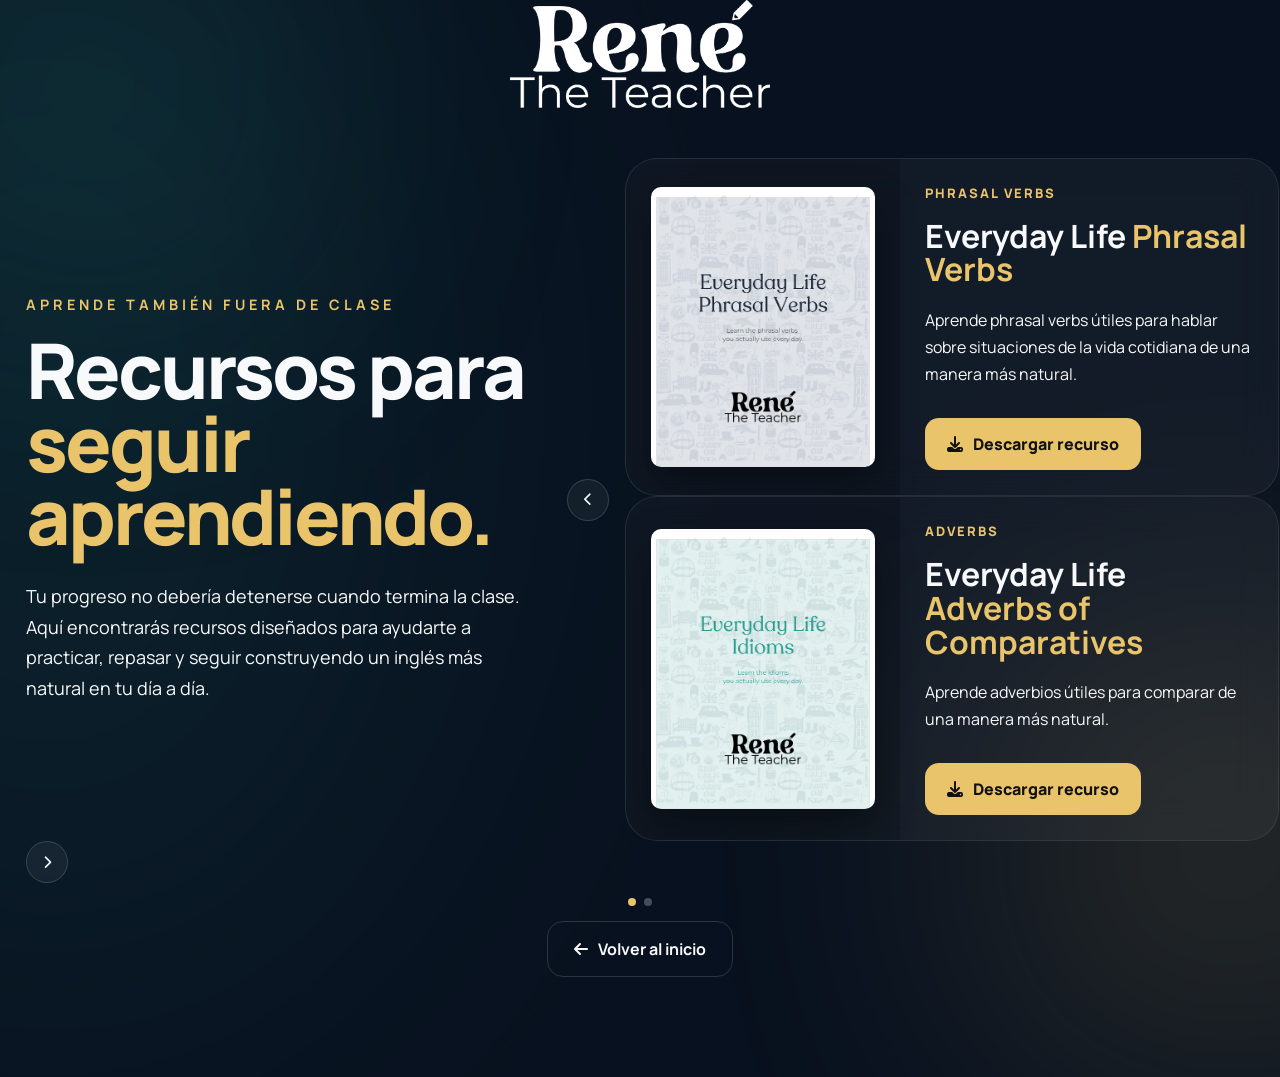
==== commit 94150823: "resources.html" ====
--- a/resources.html
+++ b/resources.html
@@ -177,10 +177,62 @@
 
                         </div>
 
- <div class="resource-content">
+
+                        <div class="resource-content">
 
                             <div class="resource-category">
-                                PHRASAL VERBS
+                                IDIOMS
+                            </div>
+
+
+                            <h2>
+                                Everyday Life
+                                <span>Idioms</span>
+                            </h2>
+
+
+                            <p>
+                                Aprende idioms útiles para hablar
+                                sobre situaciones de la vida cotidiana
+                                de una manera más natural.
+                            </p>
+
+
+                            <a
+                                href="https://pub-fb15892a5a2546efbed005bebf51cc86.r2.dev/Resources/Everyday_Life_Idioms.pdf"
+                                class="resource-button"
+                                target="_blank"
+                                download>
+
+                                <i class="fa-solid fa-download"></i>
+
+                                Descargar recurso
+
+                            </a>
+
+                        </div>
+
+                    </article>
+
+
+                </div>
+ <!-- RESOURCE 2 -->
+
+                    <article class="resource-slide">
+
+                        <div class="resource-cover">
+
+                            <img
+                                src="assets/everyday-life-idioms.png"
+                                alt="Everyday Life Idioms">
+
+                        </div>
+
+
+                        <div class="resource-content">
+
+                            <div class="resource-category">
+                                ADVERBS
                             </div>
 
 
@@ -210,40 +262,6 @@
 
                         </div>
 
-                        <div class="resource-content">
-
-                            <div class="resource-category">
-                                IDIOMS
-                            </div>
-
-
-                            <h2>
-                                Everyday Life
-                                <span>Idioms</span>
-                            </h2>
-
-
-                            <p>
-                                Aprende idioms útiles para hablar
-                                sobre situaciones de la vida cotidiana
-                                de una manera más natural.
-                            </p>
-
-
-                            <a
-                                href="https://pub-fb15892a5a2546efbed005bebf51cc86.r2.dev/Resources/Everyday_Life_Idioms.pdf"
-                                class="resource-button"
-                                target="_blank"
-                                download>
-
-                                <i class="fa-solid fa-download"></i>
-
-                                Descargar recurso
-
-                            </a>
-
-                        </div>
-
                     </article>
 
 
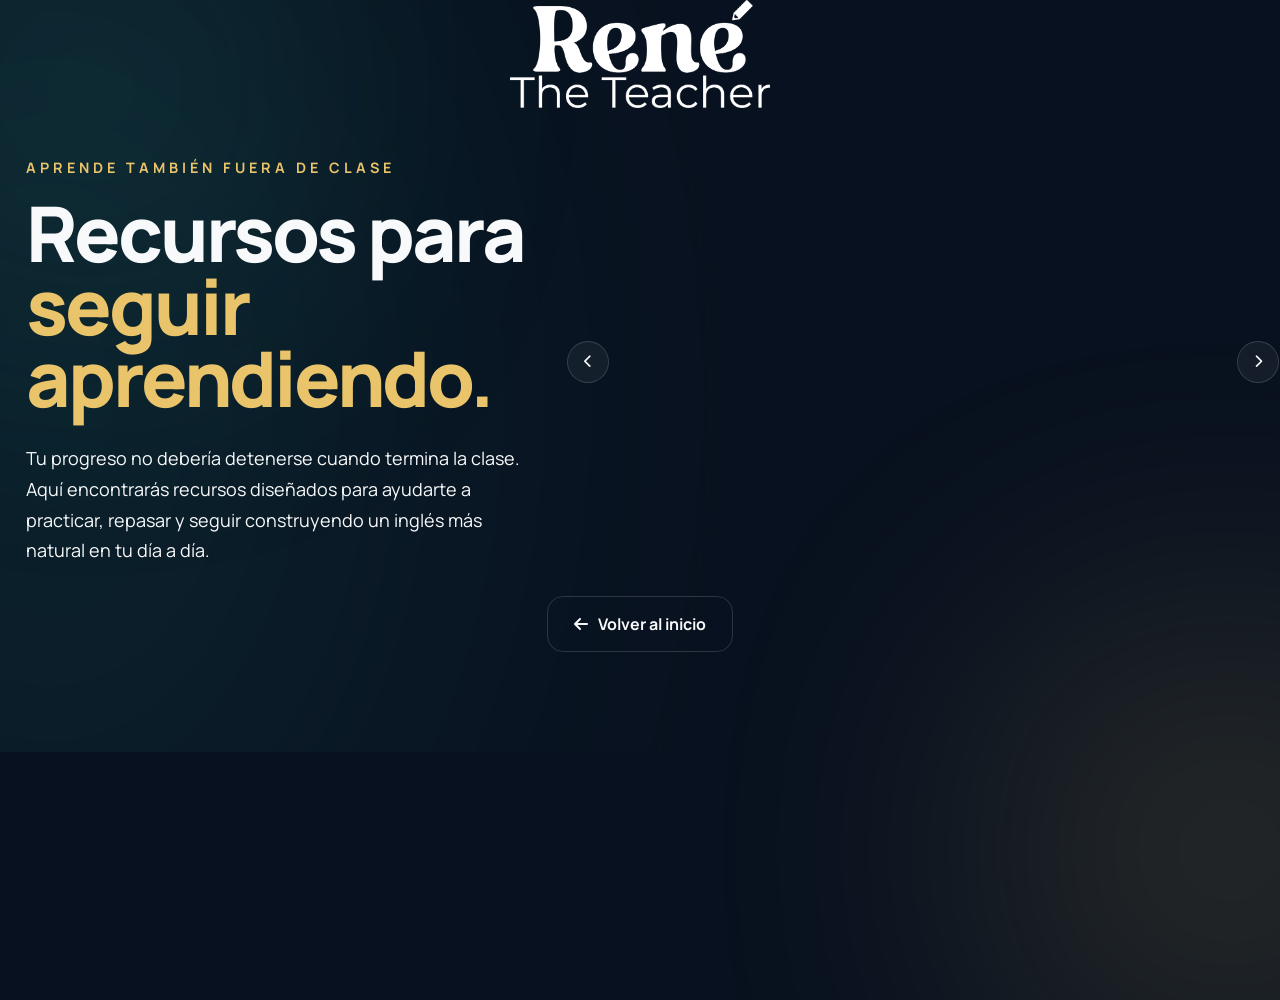
==== commit c1681717: "Add files via upload" ====
--- a/resources.html
+++ b/resources.html
@@ -112,159 +112,13 @@
 
             <div class="resource-carousel-window">
 
+                <!--
+                    Las tarjetas ya no se escriben aquí a mano.
+                    script.js las genera automáticamente a partir
+                    de resources-data.js en tiempo de carga.
+                -->
+
                 <div class="resource-carousel-track">
-
-
-                    <!-- RESOURCE 1 -->
-
-                    <article class="resource-slide">
-
-                        <div class="resource-cover">
-
-                            <img
-                                src="assets/everyday-life-phrasal-verbs.png"
-                                alt="Everyday Life Phrasal Verbs">
-
-                        </div>
-
-
-                        <div class="resource-content">
-
-                            <div class="resource-category">
-                                PHRASAL VERBS
-                            </div>
-
-
-                            <h2>
-                                Everyday Life
-                                <span>Phrasal Verbs</span>
-                            </h2>
-
-
-                            <p>
-                                Aprende phrasal verbs útiles para hablar
-                                sobre situaciones de la vida cotidiana
-                                de una manera más natural.
-                            </p>
-
-
-                            <a
-                                href="https://pub-fb15892a5a2546efbed005bebf51cc86.r2.dev/Resources/Everyday_Life_Phrasal_Verbs.pdf"
-                                class="resource-button"
-                                target="_blank"
-                                download>
-
-                                <i class="fa-solid fa-download"></i>
-
-                                Descargar recurso
-
-                            </a>
-
-                        </div>
-
-                    </article>
-
-
-                    <!-- RESOURCE 2 -->
-
-                    <article class="resource-slide">
-
-                        <div class="resource-cover">
-
-                            <img
-                                src="assets/everyday-life-idioms.png"
-                                alt="Everyday Life Idioms">
-
-                        </div>
-
-
-                        <div class="resource-content">
-
-                            <div class="resource-category">
-                                IDIOMS
-                            </div>
-
-
-                            <h2>
-                                Everyday Life
-                                <span>Idioms</span>
-                            </h2>
-
-
-                            <p>
-                                Aprende idioms útiles para hablar
-                                sobre situaciones de la vida cotidiana
-                                de una manera más natural.
-                            </p>
-
-
-                            <a
-                                href="https://pub-fb15892a5a2546efbed005bebf51cc86.r2.dev/Resources/Everyday_Life_Idioms.pdf"
-                                class="resource-button"
-                                target="_blank"
-                                download>
-
-                                <i class="fa-solid fa-download"></i>
-
-                                Descargar recurso
-
-                            </a>
-
-                        </div>
-
-                    </article>
-
-
-                </div>
- <!-- RESOURCE 2 -->
-
-                    <article class="resource-slide">
-
-                        <div class="resource-cover">
-
-                            <img
-                                src="assets/everyday-life-idioms.png"
-                                alt="Everyday Life Idioms">
-
-                        </div>
-
-
-                        <div class="resource-content">
-
-                            <div class="resource-category">
-                                ADVERBS
-                            </div>
-
-
-                            <h2>
-                                Everyday Life
-                                <span>Adverbs of Comparatives</span>
-                            </h2>
-
-
-                            <p>
-                                Aprende adverbios útiles para comparar
-                                de una manera más natural.
-                            </p>
-
-
-                            <a
-                                href="https://pub-fb15892a5a2546efbed005bebf51cc86.r2.dev/Resources/Adverbs_for_Comparatives.png"
-                                class="resource-button"
-                                target="_blank"
-                                download>
-
-                                <i class="fa-solid fa-download"></i>
-
-                                Descargar recurso
-
-                            </a>
-
-                        </div>
-
-                    </article>
-
-
                 </div>
 
             </div>
@@ -288,11 +142,6 @@
     ========================= -->
 
     <div class="resource-carousel-indicators">
-
-        <span class="resource-dot active"></span>
-
-        <span class="resource-dot"></span>
-
     </div>
 
 
@@ -313,6 +162,7 @@
 
 </main>
 
+<script src="js/resources-data.js"></script>
 <script src="js/script.js"></script>
 
 
